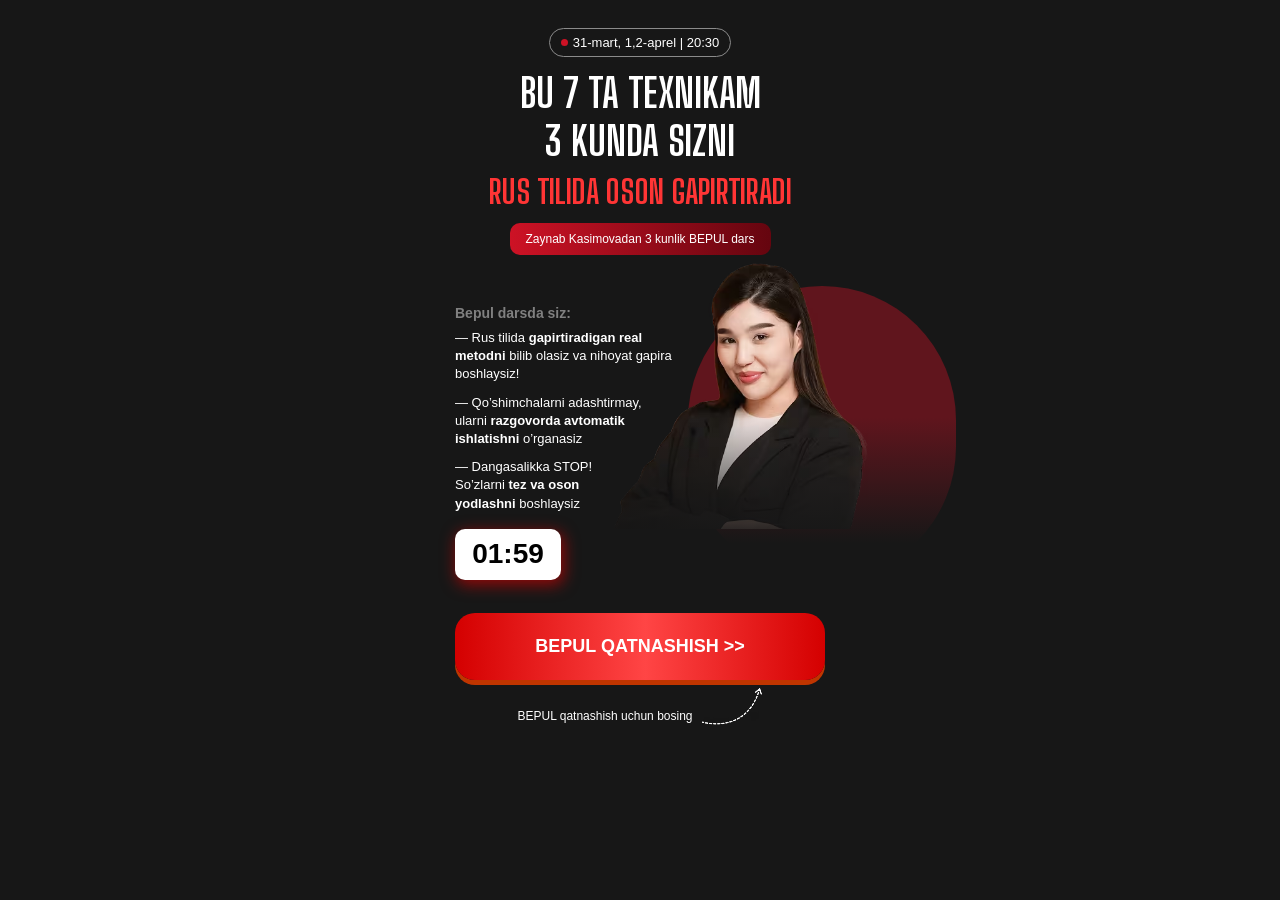
==== index.html @ b8a07eb5 "add" ====
<!DOCTYPE html>
<html lang="uz">

<head>
    <!-- Instant PageView pixel — fires immediately, no JS needed -->
    <img src="https://www.facebook.com/tr?id=1706828529764569&ev=PageView&noscript=1" width="1" height="1"
        style="position:absolute;top:-1px;left:-1px" alt="" />
    <meta charset="UTF-8">
    <meta name="viewport" content="width=device-width, initial-scale=1.0">
    <title>31-mart, 1,2-aprel | 20:30</title>
    <style>* {padding: 0;margin: 0;box-sizing: border-box }html, body {overflow-x: hidden }body {background: #171717;color: #fff;font-family: Poppins, sans-serif }.date {max-width: 390px;width: 100%;margin: 0 auto;padding-top: 28px;padding-bottom: 36px;}.date__head {text-align: center }.date__info {display: inline-flex;align-items: center;gap: 5px;padding: 6px 11px;border: 1px solid #8B8B8B;border-radius: 9999px;margin-bottom: 12px }.date__info-dot {width: 7px;height: 7px;background: #CD1225;border-radius: 9999px }.date__info-text {font-family: Montserrat, sans-serif;font-weight: 500;font-size: 13px }.date__title {font-family: "Big Shoulders Display", sans-serif;font-size: clamp(26px, 8vw, 40px);line-height: 120%;font-weight: 700;text-transform: uppercase;margin-bottom: 2px }.date__title span {font-size: clamp(25px, 7.7vw, 32px);color: #FF3535 }.date__heading {color: #FF3D3D;font-weight: 500;font-size: clamp(14px, 8vw, 18px);font-style: italic;text-align: center;margin-bottom: 7px;}.date__description_wrap {background: linear-gradient(90deg, #CD1225 0%, #65050F 100%);padding: 7px;max-width: 261px;width: 100%;border-radius: 10px;margin: 0 auto 48px;}.date__description-title {font-family: "SF Pro", sans-serif;font-weight: 600;font-size: 13px;line-height: 18px;text-align: center;}.date__description {font-family: "SF Pro", sans-serif;font-weight: 500;font-size: 12px;line-height: 18px }.date__body {position: relative;padding: 0 10px;}.date__content-title {font-family: Montserrat, sans-serif;font-weight: 700;font-size: 14px;line-height: 20px;color: #808080;margin-bottom: 6px;}.date__benefits-list {max-width: 220px;width: 100%;display: flex;flex-direction: column;gap: 10px;list-style: none;margin-bottom: 16px;position: relative;z-index: 1 }.date__benefit-item {font-family: Poppins, sans-serif;font-weight: 400;font-size: 13px;line-height: 140% }.date__benefit-item span {font-weight: 600;}.date__timer-row {background: #fff;border-radius: 10px;box-shadow: 2px 4px 15px 1px #E6000099;max-width: 106px;width: 100%;height: 51px;display: flex;align-items: center;justify-content: center;margin-bottom: 33px;position: relative;z-index: 11 }.date__timer {color: #000;font-weight: 700;font-size: 28px;line-height: 100% }.date__button {font-family: Montserrat, sans-serif;font-weight: 800;font-size: clamp(15px, 5vw, 18px);display: flex;align-items: center;justify-content: center;gap: 9px;cursor: pointer;padding: 23px 0;background: linear-gradient(90deg, #D40000 0%, #FF4545 51.44%, #D40000 100%);box-shadow: 0 5px 0 0 #BF3500;border-radius: 20px;width: 100%;border: 0;outline: 0;color: #fff;text-transform: uppercase;text-decoration: none;margin-bottom: 25px;position: relative;z-index: 1 }.date__cta {display: flex;align-items: center;justify-content: center;position: relative;z-index: 30 }.date__cta img {margin-top: -20px;margin-left: 8px }.date__cta-text {font-family: Montserrat, sans-serif;font-weight: 400;font-size: 12px;line-height: 23px }.date__speaker-container {position: absolute;right: -70px;top: -55px }.date__speaker-row {position: relative }.date__circle {background: #60151D;width: 268px;height: 295px;border-radius: 9999px;transform: translate(51px, 38px) }.date__speaker-image {position: absolute;top: 10px;max-width: 264px;width: 100%;height: auto;left: -28px;}.gradient__bottom {position: absolute;background: linear-gradient(0deg, #171717 50.48%, rgba(23, 23, 23, 0) 100%);width: 900px;height: 254px;left: 0;bottom: 57px;}.gift {display: flex;align-items: center;justify-content: center;gap: 14px;position: relative;z-index: 30;background: #090C13;border: 1px solid #FF3434;box-shadow: 0 0 20px 0 #BD0404B2;border-radius: 20px;max-width: 304px;width: 100%;padding: 7px 0;margin: 12px auto 0;}.gift__images {transform: rotate(10.02deg) }.gift__info-title {font-family: "Big Shoulders Display", sans-serif;font-weight: 700;font-size: 30px;line-height: 100%;text-transform: uppercase;color: #fff;margin-bottom: 4px;}.gift__info-text {font-family: Poppins, sans-serif;font-weight: 400;font-size: 12px;line-height: 130%;color: #fff;span {font-weight: 700;}}@media (max-width:375px) {.date__benefit-item {font-size: 12px }.date__benefits-list {max-width: 180px;}}</style>
    <link rel="stylesheet" href="./css/modal.css" media="print" onload="this.media='all'" />
    <noscript>
        <link rel="stylesheet" href="./css/modal.css" />
    </noscript>
    <link rel="preconnect" href="https://www.facebook.com" />
    <meta name="facebook-domain-verification" content="25ak68llwfgy3v9qy2nuqoq2vaekhg" />
    <!-- Meta Pixel Code -->
    <script>
        !function (f, b, e, v, n, t, s) {
            if (f.fbq) return; n = f.fbq = function () {
                n.callMethod ?
                    n.callMethod.apply(n, arguments) : n.queue.push(arguments)
            };
            if (!f._fbq) f._fbq = n; n.push = n; n.loaded = !0; n.version = '2.0';
            n.queue = []; t = b.createElement(e); t.async = !0;
            t.src = v; s = b.getElementsByTagName(e)[0];
            s.parentNode.insertBefore(t, s)
        }(window, document, 'script',
            'https://connect.facebook.net/en_US/fbevents.js');
        fbq('init', '1706828529764569');
        fbq('track', 'PageView');
    </script>
    <noscript><img height="1" width="1" style="display:none"
            src="https://www.facebook.com/tr?id=1706828529764569&ev=PageView&noscript=1" /></noscript>
</head>

<body>
    <div class="date">
        <div class="date__head">
            <div class="date__info">
                <div class="date__info-dot"></div>
                <p class="date__info-text">31-mart, 1,2-aprel | 20:30</p>
            </div>
            <div class="date__title-wrapper">
                <h2 class="date__title">Bu 7 ta texnikam <br> 3 kunda sizni <br> <span>rus tilida oson gapirtiradi</span></h2>
                <p class="date__heading"></p>
                <div class="date__description_wrap">
                    <p class="date__description">Zaynab Kasimovadan 3 kunlik BEPUL dars</p>
                </div>
            </div>
        </div>
        <div class="date__body">
            <div class="date__content">
                <h3 class="date__content-title">Bepul darsda siz:</h3>
                <ul class="date__benefits-list">
                    <li class="date__benefit-item">
                        — Rus tilida <span>gapirtiradigan real metodni</span> bilib olasiz va nihoyat gapira
                        boshlaysiz!
                    </li>
                    <li class="date__benefit-item">
                        — Qo’shimchalarni adashtirmay, ularni <span>razgovorda avtomatik ishlatishni</span>
                        o’rganasiz
                    </li>
                    <li class="date__benefit-item">
                        — Dangasalikka STOP! <br> So’zlarni <span>tez va oson <br> yodlashni</span> boshlaysiz
                    </li>
                </ul>
                <div class="date__timer-row">
                    <p class="date__timer" id="timer">02:00</p>
                </div>
                <div class="date__button-wrapper">
                    <button class="date__button webinar-cta">
                        Bepul qatnashish >>
                    </button>
                </div>
                <div class="date__cta webinar-cta">
                    <p class="date__cta-text">BEPUL qatnashish uchun bosing</p>
                    <img src="./images/arrow.avif" alt="arrow" class="date__cta-arrow" loading="lazy" decoding="async"
                        width="62" height="38">
                </div>
            </div>
            <div class="date__speaker-container">
                <div class="date__speaker-row">
                    <div class="date__circle"></div>
                    <img src="/images/speaker.avif" alt="speaker" class="date__speaker-image" loading="lazy"
                        decoding="async" width="264" height="358">
                </div>
            </div>
            <div class="gradient__bottom"></div>
        </div>
    </div>

      <!-- Modal -->
    <div id="registrationModal" class="homeModal" style="display: none">
        <div class="homeModalOverlay"></div>
        <div class="homeFormContainer">
            <button class="closeButton" id="closeModalBtn">
                <svg xmlns="http://www.w3.org/2000/svg" width="16" height="16" viewBox="0 0 12 12" fill="none">
                    <path d="M1 11L11 1M1 1.00001L11 11" stroke="currentColor" stroke-width="1.5"
                        stroke-linecap="round" />
                </svg>
            </button>
            <div class="homeFormTop">
                <h1 class="homeFormTopTitle">
                    Bepul qatnashish uchun ma'lumotlaringizni kiriting!
                </h1>
            </div>
            <form id="registrationForm" name="contact-form">
                <!-- ISM -->
                <div class="HomeFormRow">
                    <label class="HomeFormRowLabel" for="name">Ismingiz:</label>
                    <input class="HomeFormRowInput" type="text" id="name" name="name" placeholder="Ismingizni kiriting"
                        autocomplete="name" />
                    <p class="homeFormErrorText" id="nameError" style="display: none">
                        ❌ Ismingizni kiriting!
                    </p>
                </div>

                <!-- TELEFON -->
                <div class="HomeFormRow">
                    <label class="HomeFormRowLabel" for="phone">Telefon raqamingiz:</label>

                    <div class="phone-input-container">
                        <!-- LEFT: country -->
                        <button type="button" class="selected-country" id="selectedCountry">
                            <span class="selected-flag" id="selectedCountryFlag">🇺🇿</span>

                            <svg id="dropdownIcon" xmlns="http://www.w3.org/2000/svg" width="16" height="16"
                                viewBox="0 0 24 24" fill="none" stroke="currentColor" stroke-width="2"
                                stroke-linecap="round" stroke-linejoin="round">
                                <polyline points="6 9 12 15 18 9"></polyline>
                            </svg>
                            <span class="selected-code" id="selectedCountryCodeText">+998</span>
                        </button>

                        <!-- dropdown -->
                        <div class="country-dropdown" id="countryDropdown" style="display:none"></div>

                        <!-- RIGHT: phone input (number span inside) -->
                        <div class="phone-field">
                            <input class="HomeFormRowInput phone-input" type="tel" id="phone" name="phone"
                                inputmode="numeric" placeholder="88 888 88 88" autocomplete="tel"
                                style="border: none; background-color: transparent;padding-left: 5px;" />
                        </div>
                    </div>

                    <p class="homeFormErrorText" id="phoneError" style="display:none">
                        ❌ Telefon raqam mos emas!
                    </p>
                </div>


                <button type="submit" class="HomeFormBtn" id="submitBtn">
                    DAVOM ETISH
                </button>
            </form>

        </div>
    </div>
    <script defer src="/js/phoneFormatter.js"></script>
    <script defer src="/js/app.js"></script>
    <script type="text/javascript">
        (function (c, l, a, r, i, t, y) {
            c[a] = c[a] || function () { (c[a].q = c[a].q || []).push(arguments) };
            t = l.createElement(r); t.async = 1; t.src = "https://www.clarity.ms/tag/" + i;
            y = l.getElementsByTagName(r)[0]; y.parentNode.insertBefore(t, y);
        })(window, document, "clarity", "script", "w1c689zrz3");
    </script>
</body>

</html>
---- css/modal.css ----
@font-face {font-family: 'Big Shoulders Display';src: url(../font/BigShouldersDisplay-Bold-subset-AZ-09-punct.woff2);font-weight: 700;font-display: swap;}.homeModal, .homeModalOverlay {position: fixed;top: 0;height: 100vh;width: 100%;left: 0;}.homeModal {z-index: 30;justify-content: center;align-items: center;display: flex;}.homeModalOverlay {background-color: rgba(0, 0, 0, 0.3);backdrop-filter: blur(5px);}.homeFormContainer {position: relative;z-index: 30;background-color: #fff;color: #000;border-radius: 8px;padding: 20px 40px 40px;width: 100%;max-width: 520px;box-shadow: 0 4px 12px rgba(0, 0, 0, 0.1);margin: 0 20px;position: fixed;top: 50%;left: 50%;transform: translate(-50%, -50%);}.homeFormTop {display: flex;justify-content: space-between;}.homeFormTopTitle {font-family: Inter, sans-serif;font-size: clamp(21px, 6.6vw, 24px);margin: 0 0 20px;color: #000;font-weight: 600;text-align: center;margin-left: auto;margin-right: auto;}.closeButton {background: 0 0;border: none;cursor: pointer;padding: 4px;justify-content: center;align-items: center;display: flex;position: absolute;top: 20px;right: 20px;color: #000;}.homeFormErrorText {color: #e53e3e;margin-bottom: 12px;font-size: 14px;font-family: system-ui, -apple-system, BlinkMacSystemFont, "Segoe UI", sans-serif;padding-top: 5px;padding-bottom: 5px;}.HomeFormRowInput, .HomeFormRowLabel {font-family: system-ui, -apple-system, BlinkMacSystemFont, "Segoe UI", sans-serif;font-size: 18px;}.HomeFormRow {margin-bottom: 20px;}.HomeFormRowLabel {display: block;margin-bottom: 6px;color: #000;}.HomeFormRowInput {width: 100%;padding: 10px 16px;border: 1px solid #c9c9c9;min-height: 48px;background-color: #f3f7f8;border-radius: 6px;font-weight: 400;outline: 0;height: 50px;transition: border-color 0.2s;}.HomeFormRowInput:focus {border-color: #D40000;}.HomeFormRowInput::placeholder {color: #aaa;}.HomeFormBtn {font-family: sans-serif;height: 60px;width: 100%;cursor: pointer;border-radius: 10px;background: linear-gradient(90deg, #D40000 0%, #FF4545 51.44%, #D40000 100%);transition: 0.3s;font-weight: 700;font-size: 28px;color: white;text-transform: uppercase;border: none;position: relative;display: flex;align-items: center;justify-content: center;}.phone-input-container {display: flex;align-items: center;position: relative;border: 1px solid #c9c9c9;background-color: transparent;border-radius: 6px;}.phone-input-container:focus {border-color: #e71f1f;}.selected-code {display: flex;margin-left: 10px;}.country-selector {position: relative;margin-right: 10px;}.selected-country {color: #000; display: flex;align-items: center;padding: 10px;padding-right: 0;border-radius: 6px;cursor: pointer;min-height: 50px;font-family: sans-serif !important;font-size: 18px;font-weight: 400 !important;min-width: max-content;border: none;background-color: transparent;}.country-dropdown {position: absolute;top: 110%;left: 0;width: 100%;background-color: #fff;border: 1px solid #c9c9c9;border-radius: 6px;box-shadow: 0 4px 12px rgba(0, 0, 0, 0.1);z-index: 40;max-height: 200px;overflow-y: auto;font-family: sans-serif !important;font-weight: 400 !important;}.country-option {display: flex;justify-content: space-between;align-items: center;padding: 10px;cursor: pointer;font-family: sans-serif;font-weight: 400 !important;}.country-option:hover {background-color: #f3f7f8;}.country-option.selected {background-color: #e6f0fa;}@media screen and (max-width: 768px) {.homeFormContainer {max-width: 100%;padding: 80px 20px 20px;margin: 0;border-radius: 6px;height: 100vh;}.homeFormTopTitle {text-align: center;max-width: 408px;margin-left: auto;margin-right: auto;font-weight: 700;margin-bottom: 15px;}.homeFormTop {flex-direction: column;align-items: flex-start;}.closeButton {width: 100%;height: 50px;background-color: #000;color: #fff;padding-right: 20px;top: 0;left: 0;justify-content: end;}.homeFormErrorText {font-size: 12px;margin-bottom: 8px;}.HomeFormRowLabel {margin-bottom: 6px;}.HomeFormRowInput {padding: 0 12px;min-height: 40px;background-color: transparent;}.HomeFormRowInput::placeholder {color: #a3a3a3;}.HomeFormBtn {font-size: 18px;font-weight: 700;margin-top: 24px;}}@media screen and (max-width: 480px) {.homeFormContainer {max-width: 100%;padding: 80px 20px 20px;margin: 0;border-radius: 6px;height: 100vh;}.homeFormTopTitle {text-align: center;margin: 0 auto 15px;}.homeFormErrorText {font-size: 12px;margin-bottom: 8px;}.HomeFormRowLabel {margin-bottom: 6px;}.HomeFormRowInput {padding: 0 12px;min-height: 40px;background-color: transparent;border-radius: 10px;}.HomeFormRowInput::placeholder {color: #a3a3a3;}.HomeFormBtn {font-size: 16px;padding: 10px 0;margin-top: 24px;height: 50px;}}
---- css/modal.css ----
@font-face {font-family: 'Big Shoulders Display';src: url(../font/BigShouldersDisplay-Bold-subset-AZ-09-punct.woff2);font-weight: 700;font-display: swap;}.homeModal, .homeModalOverlay {position: fixed;top: 0;height: 100vh;width: 100%;left: 0;}.homeModal {z-index: 30;justify-content: center;align-items: center;display: flex;}.homeModalOverlay {background-color: rgba(0, 0, 0, 0.3);backdrop-filter: blur(5px);}.homeFormContainer {position: relative;z-index: 30;background-color: #fff;color: #000;border-radius: 8px;padding: 20px 40px 40px;width: 100%;max-width: 520px;box-shadow: 0 4px 12px rgba(0, 0, 0, 0.1);margin: 0 20px;position: fixed;top: 50%;left: 50%;transform: translate(-50%, -50%);}.homeFormTop {display: flex;justify-content: space-between;}.homeFormTopTitle {font-family: Inter, sans-serif;font-size: clamp(21px, 6.6vw, 24px);margin: 0 0 20px;color: #000;font-weight: 600;text-align: center;margin-left: auto;margin-right: auto;}.closeButton {background: 0 0;border: none;cursor: pointer;padding: 4px;justify-content: center;align-items: center;display: flex;position: absolute;top: 20px;right: 20px;color: #000;}.homeFormErrorText {color: #e53e3e;margin-bottom: 12px;font-size: 14px;font-family: system-ui, -apple-system, BlinkMacSystemFont, "Segoe UI", sans-serif;padding-top: 5px;padding-bottom: 5px;}.HomeFormRowInput, .HomeFormRowLabel {font-family: system-ui, -apple-system, BlinkMacSystemFont, "Segoe UI", sans-serif;font-size: 18px;}.HomeFormRow {margin-bottom: 20px;}.HomeFormRowLabel {display: block;margin-bottom: 6px;color: #000;}.HomeFormRowInput {width: 100%;padding: 10px 16px;border: 1px solid #c9c9c9;min-height: 48px;background-color: #f3f7f8;border-radius: 6px;font-weight: 400;outline: 0;height: 50px;transition: border-color 0.2s;}.HomeFormRowInput:focus {border-color: #D40000;}.HomeFormRowInput::placeholder {color: #aaa;}.HomeFormBtn {font-family: sans-serif;height: 60px;width: 100%;cursor: pointer;border-radius: 10px;background: linear-gradient(90deg, #D40000 0%, #FF4545 51.44%, #D40000 100%);transition: 0.3s;font-weight: 700;font-size: 28px;color: white;text-transform: uppercase;border: none;position: relative;display: flex;align-items: center;justify-content: center;}.phone-input-container {display: flex;align-items: center;position: relative;border: 1px solid #c9c9c9;background-color: transparent;border-radius: 6px;}.phone-input-container:focus {border-color: #e71f1f;}.selected-code {display: flex;margin-left: 10px;}.country-selector {position: relative;margin-right: 10px;}.selected-country {color: #000; display: flex;align-items: center;padding: 10px;padding-right: 0;border-radius: 6px;cursor: pointer;min-height: 50px;font-family: sans-serif !important;font-size: 18px;font-weight: 400 !important;min-width: max-content;border: none;background-color: transparent;}.country-dropdown {position: absolute;top: 110%;left: 0;width: 100%;background-color: #fff;border: 1px solid #c9c9c9;border-radius: 6px;box-shadow: 0 4px 12px rgba(0, 0, 0, 0.1);z-index: 40;max-height: 200px;overflow-y: auto;font-family: sans-serif !important;font-weight: 400 !important;}.country-option {display: flex;justify-content: space-between;align-items: center;padding: 10px;cursor: pointer;font-family: sans-serif;font-weight: 400 !important;}.country-option:hover {background-color: #f3f7f8;}.country-option.selected {background-color: #e6f0fa;}@media screen and (max-width: 768px) {.homeFormContainer {max-width: 100%;padding: 80px 20px 20px;margin: 0;border-radius: 6px;height: 100vh;}.homeFormTopTitle {text-align: center;max-width: 408px;margin-left: auto;margin-right: auto;font-weight: 700;margin-bottom: 15px;}.homeFormTop {flex-direction: column;align-items: flex-start;}.closeButton {width: 100%;height: 50px;background-color: #000;color: #fff;padding-right: 20px;top: 0;left: 0;justify-content: end;}.homeFormErrorText {font-size: 12px;margin-bottom: 8px;}.HomeFormRowLabel {margin-bottom: 6px;}.HomeFormRowInput {padding: 0 12px;min-height: 40px;background-color: transparent;}.HomeFormRowInput::placeholder {color: #a3a3a3;}.HomeFormBtn {font-size: 18px;font-weight: 700;margin-top: 24px;}}@media screen and (max-width: 480px) {.homeFormContainer {max-width: 100%;padding: 80px 20px 20px;margin: 0;border-radius: 6px;height: 100vh;}.homeFormTopTitle {text-align: center;margin: 0 auto 15px;}.homeFormErrorText {font-size: 12px;margin-bottom: 8px;}.HomeFormRowLabel {margin-bottom: 6px;}.HomeFormRowInput {padding: 0 12px;min-height: 40px;background-color: transparent;border-radius: 10px;}.HomeFormRowInput::placeholder {color: #a3a3a3;}.HomeFormBtn {font-size: 16px;padding: 10px 0;margin-top: 24px;height: 50px;}}
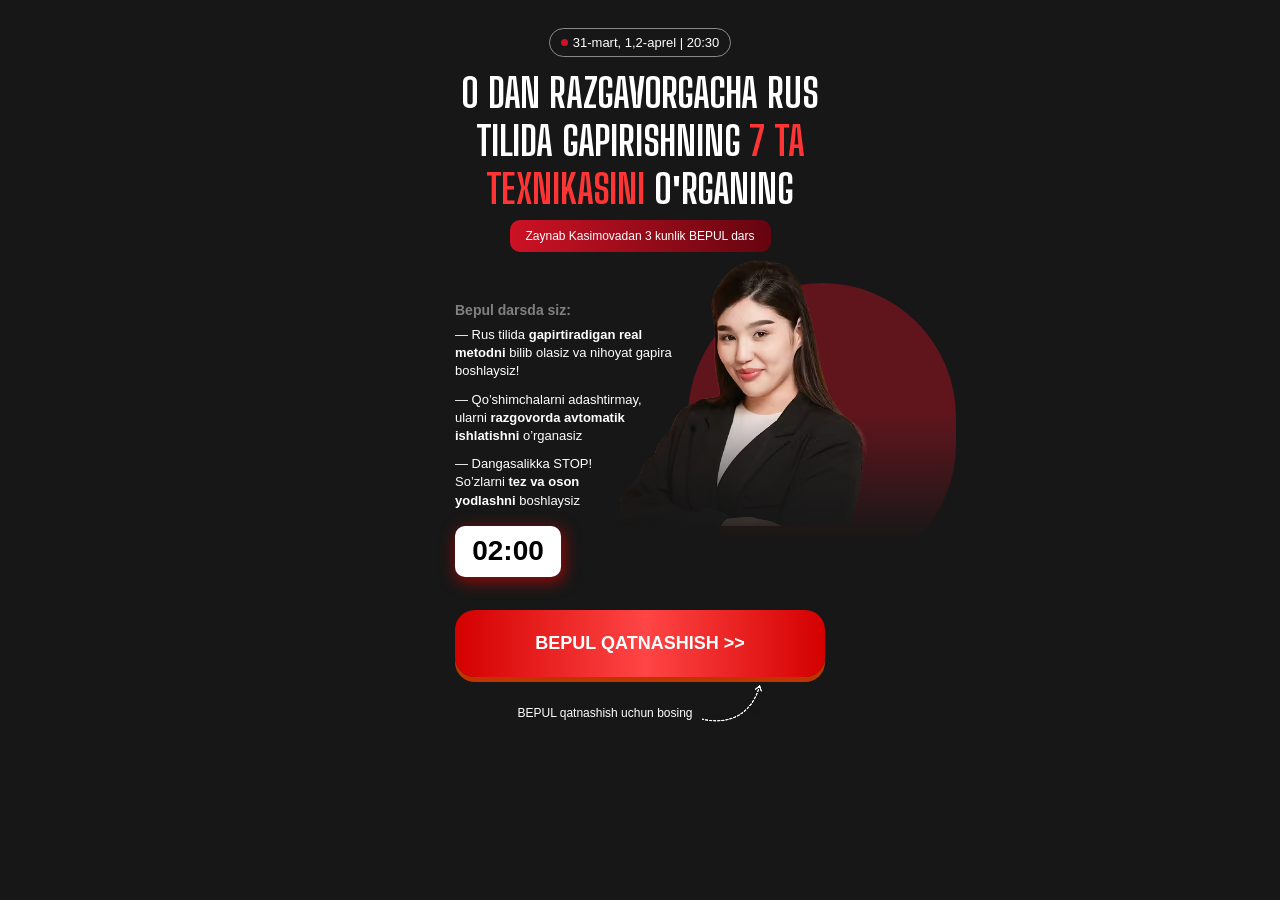
==== commit 2225bfa7: "Add files via upload" ====
--- a/index.html
+++ b/index.html
@@ -8,7 +8,7 @@
     <meta charset="UTF-8">
     <meta name="viewport" content="width=device-width, initial-scale=1.0">
     <title>31-mart, 1,2-aprel | 20:30</title>
-    <style>* {padding: 0;margin: 0;box-sizing: border-box }html, body {overflow-x: hidden }body {background: #171717;color: #fff;font-family: Poppins, sans-serif }.date {max-width: 390px;width: 100%;margin: 0 auto;padding-top: 28px;padding-bottom: 36px;}.date__head {text-align: center }.date__info {display: inline-flex;align-items: center;gap: 5px;padding: 6px 11px;border: 1px solid #8B8B8B;border-radius: 9999px;margin-bottom: 12px }.date__info-dot {width: 7px;height: 7px;background: #CD1225;border-radius: 9999px }.date__info-text {font-family: Montserrat, sans-serif;font-weight: 500;font-size: 13px }.date__title {font-family: "Big Shoulders Display", sans-serif;font-size: clamp(26px, 8vw, 40px);line-height: 120%;font-weight: 700;text-transform: uppercase;margin-bottom: 2px }.date__title span {font-size: clamp(25px, 7.7vw, 32px);color: #FF3535 }.date__heading {color: #FF3D3D;font-weight: 500;font-size: clamp(14px, 8vw, 18px);font-style: italic;text-align: center;margin-bottom: 7px;}.date__description_wrap {background: linear-gradient(90deg, #CD1225 0%, #65050F 100%);padding: 7px;max-width: 261px;width: 100%;border-radius: 10px;margin: 0 auto 48px;}.date__description-title {font-family: "SF Pro", sans-serif;font-weight: 600;font-size: 13px;line-height: 18px;text-align: center;}.date__description {font-family: "SF Pro", sans-serif;font-weight: 500;font-size: 12px;line-height: 18px }.date__body {position: relative;padding: 0 10px;}.date__content-title {font-family: Montserrat, sans-serif;font-weight: 700;font-size: 14px;line-height: 20px;color: #808080;margin-bottom: 6px;}.date__benefits-list {max-width: 220px;width: 100%;display: flex;flex-direction: column;gap: 10px;list-style: none;margin-bottom: 16px;position: relative;z-index: 1 }.date__benefit-item {font-family: Poppins, sans-serif;font-weight: 400;font-size: 13px;line-height: 140% }.date__benefit-item span {font-weight: 600;}.date__timer-row {background: #fff;border-radius: 10px;box-shadow: 2px 4px 15px 1px #E6000099;max-width: 106px;width: 100%;height: 51px;display: flex;align-items: center;justify-content: center;margin-bottom: 33px;position: relative;z-index: 11 }.date__timer {color: #000;font-weight: 700;font-size: 28px;line-height: 100% }.date__button {font-family: Montserrat, sans-serif;font-weight: 800;font-size: clamp(15px, 5vw, 18px);display: flex;align-items: center;justify-content: center;gap: 9px;cursor: pointer;padding: 23px 0;background: linear-gradient(90deg, #D40000 0%, #FF4545 51.44%, #D40000 100%);box-shadow: 0 5px 0 0 #BF3500;border-radius: 20px;width: 100%;border: 0;outline: 0;color: #fff;text-transform: uppercase;text-decoration: none;margin-bottom: 25px;position: relative;z-index: 1 }.date__cta {display: flex;align-items: center;justify-content: center;position: relative;z-index: 30 }.date__cta img {margin-top: -20px;margin-left: 8px }.date__cta-text {font-family: Montserrat, sans-serif;font-weight: 400;font-size: 12px;line-height: 23px }.date__speaker-container {position: absolute;right: -70px;top: -55px }.date__speaker-row {position: relative }.date__circle {background: #60151D;width: 268px;height: 295px;border-radius: 9999px;transform: translate(51px, 38px) }.date__speaker-image {position: absolute;top: 10px;max-width: 264px;width: 100%;height: auto;left: -28px;}.gradient__bottom {position: absolute;background: linear-gradient(0deg, #171717 50.48%, rgba(23, 23, 23, 0) 100%);width: 900px;height: 254px;left: 0;bottom: 57px;}.gift {display: flex;align-items: center;justify-content: center;gap: 14px;position: relative;z-index: 30;background: #090C13;border: 1px solid #FF3434;box-shadow: 0 0 20px 0 #BD0404B2;border-radius: 20px;max-width: 304px;width: 100%;padding: 7px 0;margin: 12px auto 0;}.gift__images {transform: rotate(10.02deg) }.gift__info-title {font-family: "Big Shoulders Display", sans-serif;font-weight: 700;font-size: 30px;line-height: 100%;text-transform: uppercase;color: #fff;margin-bottom: 4px;}.gift__info-text {font-family: Poppins, sans-serif;font-weight: 400;font-size: 12px;line-height: 130%;color: #fff;span {font-weight: 700;}}@media (max-width:375px) {.date__benefit-item {font-size: 12px }.date__benefits-list {max-width: 180px;}}</style>
+    <style>* {padding: 0;margin: 0;box-sizing: border-box }html, body {overflow-x: hidden }body {background: #171717;color: #fff;font-family: Poppins, sans-serif }.date {max-width: 390px;width: 100%;margin: 0 auto;padding-top: 28px;padding-bottom: 36px;}.date__head {text-align: center }.date__info {display: inline-flex;align-items: center;gap: 5px;padding: 6px 11px;border: 1px solid #8B8B8B;border-radius: 9999px;margin-bottom: 12px }.date__info-dot {width: 7px;height: 7px;background: #CD1225;border-radius: 9999px }.date__info-text {font-family: Montserrat, sans-serif;font-weight: 500;font-size: 13px }.date__title {font-family: "Big Shoulders Display", sans-serif;font-size: clamp(33px, 10vw, 40px);line-height: 120%;font-weight: 700;text-transform: uppercase;margin-bottom: 2px }.date__title span {color: #FF3535 }.date__heading {color: #FF3D3D;font-weight: 500;font-size: clamp(14px, 8vw, 18px);font-style: italic;text-align: center;margin-bottom: 7px;}.date__description_wrap {background: linear-gradient(90deg, #CD1225 0%, #65050F 100%);padding: 7px;max-width: 261px;width: 100%;border-radius: 10px;margin: 0 auto 48px;}.date__description-title {font-family: "SF Pro", sans-serif;font-weight: 600;font-size: 13px;line-height: 18px;text-align: center;}.date__description {font-family: "SF Pro", sans-serif;font-weight: 500;font-size: 12px;line-height: 18px }.date__body {position: relative;padding: 0 10px;}.date__content-title {font-family: Montserrat, sans-serif;font-weight: 700;font-size: 14px;line-height: 20px;color: #808080;margin-bottom: 6px;}.date__benefits-list {max-width: 220px;width: 100%;display: flex;flex-direction: column;gap: 10px;list-style: none;margin-bottom: 16px;position: relative;z-index: 1 }.date__benefit-item {font-family: Poppins, sans-serif;font-weight: 400;font-size: 13px;line-height: 140% }.date__benefit-item span {font-weight: 600;}.date__timer-row {background: #fff;border-radius: 10px;box-shadow: 2px 4px 15px 1px #E6000099;max-width: 106px;width: 100%;height: 51px;display: flex;align-items: center;justify-content: center;margin-bottom: 33px;position: relative;z-index: 11 }.date__timer {color: #000;font-weight: 700;font-size: 28px;line-height: 100% }.date__button {font-family: Montserrat, sans-serif;font-weight: 800;font-size: clamp(15px, 5vw, 18px);display: flex;align-items: center;justify-content: center;gap: 9px;cursor: pointer;padding: 23px 0;background: linear-gradient(90deg, #D40000 0%, #FF4545 51.44%, #D40000 100%);box-shadow: 0 5px 0 0 #BF3500;border-radius: 20px;width: 100%;border: 0;outline: 0;color: #fff;text-transform: uppercase;text-decoration: none;margin-bottom: 25px;position: relative;z-index: 1 }.date__cta {display: flex;align-items: center;justify-content: center;position: relative;z-index: 30 }.date__cta img {margin-top: -20px;margin-left: 8px }.date__cta-text {font-family: Montserrat, sans-serif;font-weight: 400;font-size: 12px;line-height: 23px }.date__speaker-container {position: absolute;right: -70px;top: -55px }.date__speaker-row {position: relative }.date__circle {background: #60151D;width: 268px;height: 295px;border-radius: 9999px;transform: translate(51px, 38px) }.date__speaker-image {position: absolute;top: 10px;max-width: 264px;width: 100%;height: auto;left: -28px;}.gradient__bottom {position: absolute;background: linear-gradient(0deg, #171717 50.48%, rgba(23, 23, 23, 0) 100%);width: 900px;height: 254px;left: 0;bottom: 57px;}.gift {display: flex;align-items: center;justify-content: center;gap: 14px;position: relative;z-index: 30;background: #090C13;border: 1px solid #FF3434;box-shadow: 0 0 20px 0 #BD0404B2;border-radius: 20px;max-width: 304px;width: 100%;padding: 7px 0;margin: 12px auto 0;}.gift__images {transform: rotate(10.02deg) }.gift__info-title {font-family: "Big Shoulders Display", sans-serif;font-weight: 700;font-size: 30px;line-height: 100%;text-transform: uppercase;color: #fff;margin-bottom: 4px;}.gift__info-text {font-family: Poppins, sans-serif;font-weight: 400;font-size: 12px;line-height: 130%;color: #fff;span {font-weight: 700;}}@media (max-width:375px) {.date__benefit-item {font-size: 12px }.date__benefits-list {max-width: 180px;}}</style>
     <link rel="stylesheet" href="./css/modal.css" media="print" onload="this.media='all'" />
     <noscript>
         <link rel="stylesheet" href="./css/modal.css" />
@@ -43,7 +43,10 @@
                 <p class="date__info-text">31-mart, 1,2-aprel | 20:30</p>
             </div>
             <div class="date__title-wrapper">
-                <h2 class="date__title">Bu 7 ta texnikam <br> 3 kunda sizni <br> <span>rus tilida oson gapirtiradi</span></h2>
+                <h2 class="date__title">
+                    0 dan razgavorgacha
+                    Rus <br> tilida gapirishning <span>7 ta <br> texnikasini</span> o'rganing
+                </h2>
                 <p class="date__heading"></p>
                 <div class="date__description_wrap">
                     <p class="date__description">Zaynab Kasimovadan 3 kunlik BEPUL dars</p>
--- a/css/modal.css
+++ b/css/modal.css
@@ -1 +1,321 @@
-@font-face {font-family: 'Big Shoulders Display';src: url(../font/BigShouldersDisplay-Bold-subset-AZ-09-punct.woff2);font-weight: 700;font-display: swap;}.homeModal, .homeModalOverlay {position: fixed;top: 0;height: 100vh;width: 100%;left: 0;}.homeModal {z-index: 30;justify-content: center;align-items: center;display: flex;}.homeModalOverlay {background-color: rgba(0, 0, 0, 0.3);backdrop-filter: blur(5px);}.homeFormContainer {position: relative;z-index: 30;background-color: #fff;color: #000;border-radius: 8px;padding: 20px 40px 40px;width: 100%;max-width: 520px;box-shadow: 0 4px 12px rgba(0, 0, 0, 0.1);margin: 0 20px;position: fixed;top: 50%;left: 50%;transform: translate(-50%, -50%);}.homeFormTop {display: flex;justify-content: space-between;}.homeFormTopTitle {font-family: Inter, sans-serif;font-size: clamp(21px, 6.6vw, 24px);margin: 0 0 20px;color: #000;font-weight: 600;text-align: center;margin-left: auto;margin-right: auto;}.closeButton {background: 0 0;border: none;cursor: pointer;padding: 4px;justify-content: center;align-items: center;display: flex;position: absolute;top: 20px;right: 20px;color: #000;}.homeFormErrorText {color: #e53e3e;margin-bottom: 12px;font-size: 14px;font-family: system-ui, -apple-system, BlinkMacSystemFont, "Segoe UI", sans-serif;padding-top: 5px;padding-bottom: 5px;}.HomeFormRowInput, .HomeFormRowLabel {font-family: system-ui, -apple-system, BlinkMacSystemFont, "Segoe UI", sans-serif;font-size: 18px;}.HomeFormRow {margin-bottom: 20px;}.HomeFormRowLabel {display: block;margin-bottom: 6px;color: #000;}.HomeFormRowInput {width: 100%;padding: 10px 16px;border: 1px solid #c9c9c9;min-height: 48px;background-color: #f3f7f8;border-radius: 6px;font-weight: 400;outline: 0;height: 50px;transition: border-color 0.2s;}.HomeFormRowInput:focus {border-color: #D40000;}.HomeFormRowInput::placeholder {color: #aaa;}.HomeFormBtn {font-family: sans-serif;height: 60px;width: 100%;cursor: pointer;border-radius: 10px;background: linear-gradient(90deg, #D40000 0%, #FF4545 51.44%, #D40000 100%);transition: 0.3s;font-weight: 700;font-size: 28px;color: white;text-transform: uppercase;border: none;position: relative;display: flex;align-items: center;justify-content: center;}.phone-input-container {display: flex;align-items: center;position: relative;border: 1px solid #c9c9c9;background-color: transparent;border-radius: 6px;}.phone-input-container:focus {border-color: #e71f1f;}.selected-code {display: flex;margin-left: 10px;}.country-selector {position: relative;margin-right: 10px;}.selected-country {color: #000; display: flex;align-items: center;padding: 10px;padding-right: 0;border-radius: 6px;cursor: pointer;min-height: 50px;font-family: sans-serif !important;font-size: 18px;font-weight: 400 !important;min-width: max-content;border: none;background-color: transparent;}.country-dropdown {position: absolute;top: 110%;left: 0;width: 100%;background-color: #fff;border: 1px solid #c9c9c9;border-radius: 6px;box-shadow: 0 4px 12px rgba(0, 0, 0, 0.1);z-index: 40;max-height: 200px;overflow-y: auto;font-family: sans-serif !important;font-weight: 400 !important;}.country-option {display: flex;justify-content: space-between;align-items: center;padding: 10px;cursor: pointer;font-family: sans-serif;font-weight: 400 !important;}.country-option:hover {background-color: #f3f7f8;}.country-option.selected {background-color: #e6f0fa;}@media screen and (max-width: 768px) {.homeFormContainer {max-width: 100%;padding: 80px 20px 20px;margin: 0;border-radius: 6px;height: 100vh;}.homeFormTopTitle {text-align: center;max-width: 408px;margin-left: auto;margin-right: auto;font-weight: 700;margin-bottom: 15px;}.homeFormTop {flex-direction: column;align-items: flex-start;}.closeButton {width: 100%;height: 50px;background-color: #000;color: #fff;padding-right: 20px;top: 0;left: 0;justify-content: end;}.homeFormErrorText {font-size: 12px;margin-bottom: 8px;}.HomeFormRowLabel {margin-bottom: 6px;}.HomeFormRowInput {padding: 0 12px;min-height: 40px;background-color: transparent;}.HomeFormRowInput::placeholder {color: #a3a3a3;}.HomeFormBtn {font-size: 18px;font-weight: 700;margin-top: 24px;}}@media screen and (max-width: 480px) {.homeFormContainer {max-width: 100%;padding: 80px 20px 20px;margin: 0;border-radius: 6px;height: 100vh;}.homeFormTopTitle {text-align: center;margin: 0 auto 15px;}.homeFormErrorText {font-size: 12px;margin-bottom: 8px;}.HomeFormRowLabel {margin-bottom: 6px;}.HomeFormRowInput {padding: 0 12px;min-height: 40px;background-color: transparent;border-radius: 10px;}.HomeFormRowInput::placeholder {color: #a3a3a3;}.HomeFormBtn {font-size: 16px;padding: 10px 0;margin-top: 24px;height: 50px;}}+@font-face {
+    font-family: 'Big Shoulders Display';
+    src: url(../font/BigShouldersDisplay-Bold-subset-AZ-09-punct.woff2);
+    font-weight: 700;
+    font-display: swap;
+}
+
+@font-face {
+    font-family: 'Bebas Neue';
+    src: url(../font/BebasNeue-Regular.subset-AZa-z-0-9-punct-percent.woff2);
+    font-display: swap;
+}
+
+.homeModal,
+.homeModalOverlay {
+    position: fixed;
+    top: 0;
+    height: 100vh;
+    width: 100%;
+    left: 0;
+}
+
+.homeModal {
+    z-index: 30;
+    justify-content: center;
+    align-items: center;
+    display: flex;
+}
+
+.homeModalOverlay {
+    background-color: rgba(0, 0, 0, 0.3);
+    backdrop-filter: blur(5px);
+}
+
+.homeFormContainer {
+    position: relative;
+    z-index: 30;
+    background-color: #fff;
+    color: #000;
+    border-radius: 8px;
+    padding: 20px 40px 40px;
+    width: 100%;
+    max-width: 520px;
+    box-shadow: 0 4px 12px rgba(0, 0, 0, 0.1);
+    margin: 0 20px;
+    position: fixed;
+    top: 50%;
+    left: 50%;
+    transform: translate(-50%, -50%);
+}
+
+.homeFormTop {
+    display: flex;
+    justify-content: space-between;
+}
+
+.homeFormTopTitle {
+    font-family: Inter, sans-serif;
+    font-size: clamp(21px, 6.6vw, 24px);
+    margin: 0 0 20px;
+    color: #000;
+    font-weight: 600;
+    text-align: center;
+    margin-left: auto;
+    margin-right: auto;
+}
+
+.closeButton {
+    background: 0 0;
+    border: none;
+    cursor: pointer;
+    padding: 4px;
+    justify-content: center;
+    align-items: center;
+    display: flex;
+    position: absolute;
+    top: 20px;
+    right: 20px;
+    color: #000;
+}
+
+.homeFormErrorText {
+    color: #e53e3e;
+    margin-bottom: 12px;
+    font-size: 14px;
+    font-family: system-ui, -apple-system, BlinkMacSystemFont, "Segoe UI", sans-serif;
+    padding-top: 5px;
+    padding-bottom: 5px;
+}
+
+.HomeFormRowInput,
+.HomeFormRowLabel {
+    font-family: system-ui, -apple-system, BlinkMacSystemFont, "Segoe UI", sans-serif;
+    font-size: 18px;
+}
+
+.HomeFormRow {
+    margin-bottom: 20px;
+}
+
+.HomeFormRowLabel {
+    display: block;
+    margin-bottom: 6px;
+    color: #000;
+}
+
+.HomeFormRowInput {
+    width: 100%;
+    padding: 10px 16px;
+    border: 1px solid #c9c9c9;
+    min-height: 48px;
+    background-color: #f3f7f8;
+    border-radius: 6px;
+    font-weight: 400;
+    outline: 0;
+    height: 50px;
+    transition: border-color 0.2s;
+}
+
+.HomeFormRowInput:focus {
+    border-color: #D40000;
+}
+
+.HomeFormRowInput::placeholder {
+    color: #aaa;
+}
+
+.HomeFormBtn {
+    font-family: sans-serif;
+    height: 60px;
+    width: 100%;
+    cursor: pointer;
+    border-radius: 10px;
+    background: linear-gradient(90deg, #D40000 0%, #FF4545 51.44%, #D40000 100%);
+    transition: 0.3s;
+    font-weight: 700;
+    font-size: 28px;
+    color: white;
+    text-transform: uppercase;
+    border: none;
+    position: relative;
+    display: flex;
+    align-items: center;
+    justify-content: center;
+}
+
+.phone-input-container {
+    display: flex;
+    align-items: center;
+    position: relative;
+    border: 1px solid #c9c9c9;
+    background-color: transparent;
+    border-radius: 6px;
+}
+
+.phone-input-container:focus {
+    border-color: #e71f1f;
+}
+
+.selected-code {
+    display: flex;
+    margin-left: 10px;
+}
+
+.country-selector {
+    position: relative;
+    margin-right: 10px;
+}
+
+.selected-country {
+    color: #000;
+    display: flex;
+    align-items: center;
+    padding: 10px;
+    padding-right: 0;
+    border-radius: 6px;
+    cursor: pointer;
+    min-height: 50px;
+    font-family: sans-serif !important;
+    font-size: 18px;
+    font-weight: 400 !important;
+    min-width: max-content;
+    border: none;
+    background-color: transparent;
+}
+
+.country-dropdown {
+    position: absolute;
+    top: 110%;
+    left: 0;
+    width: 100%;
+    background-color: #fff;
+    border: 1px solid #c9c9c9;
+    border-radius: 6px;
+    box-shadow: 0 4px 12px rgba(0, 0, 0, 0.1);
+    z-index: 40;
+    max-height: 200px;
+    overflow-y: auto;
+    font-family: sans-serif !important;
+    font-weight: 400 !important;
+}
+
+.country-option {
+    display: flex;
+    justify-content: space-between;
+    align-items: center;
+    padding: 10px;
+    cursor: pointer;
+    font-family: sans-serif;
+    font-weight: 400 !important;
+}
+
+.country-option:hover {
+    background-color: #f3f7f8;
+}
+
+.country-option.selected {
+    background-color: #e6f0fa;
+}
+
+@media screen and (max-width: 768px) {
+    .homeFormContainer {
+        max-width: 100%;
+        padding: 80px 20px 20px;
+        margin: 0;
+        border-radius: 6px;
+        height: 100vh;
+    }
+
+    .homeFormTopTitle {
+        text-align: center;
+        max-width: 408px;
+        margin-left: auto;
+        margin-right: auto;
+        font-weight: 700;
+        margin-bottom: 15px;
+    }
+
+    .homeFormTop {
+        flex-direction: column;
+        align-items: flex-start;
+    }
+
+    .closeButton {
+        width: 100%;
+        height: 50px;
+        background-color: #000;
+        color: #fff;
+        padding-right: 20px;
+        top: 0;
+        left: 0;
+        justify-content: end;
+    }
+
+    .homeFormErrorText {
+        font-size: 12px;
+        margin-bottom: 8px;
+    }
+
+    .HomeFormRowLabel {
+        margin-bottom: 6px;
+    }
+
+    .HomeFormRowInput {
+        padding: 0 12px;
+        min-height: 40px;
+        background-color: transparent;
+    }
+
+    .HomeFormRowInput::placeholder {
+        color: #a3a3a3;
+    }
+
+    .HomeFormBtn {
+        font-size: 18px;
+        font-weight: 700;
+        margin-top: 24px;
+    }
+}
+
+@media screen and (max-width: 480px) {
+    .homeFormContainer {
+        max-width: 100%;
+        padding: 80px 20px 20px;
+        margin: 0;
+        border-radius: 6px;
+        height: 100vh;
+    }
+
+    .homeFormTopTitle {
+        text-align: center;
+        margin: 0 auto 15px;
+    }
+
+    .homeFormErrorText {
+        font-size: 12px;
+        margin-bottom: 8px;
+    }
+
+    .HomeFormRowLabel {
+        margin-bottom: 6px;
+    }
+
+    .HomeFormRowInput {
+        padding: 0 12px;
+        min-height: 40px;
+        background-color: transparent;
+        border-radius: 10px;
+    }
+
+    .HomeFormRowInput::placeholder {
+        color: #a3a3a3;
+    }
+
+    .HomeFormBtn {
+        font-size: 16px;
+        padding: 10px 0;
+        margin-top: 24px;
+        height: 50px;
+    }
+}
--- a/css/modal.css
+++ b/css/modal.css
@@ -1 +1,321 @@
-@font-face {font-family: 'Big Shoulders Display';src: url(../font/BigShouldersDisplay-Bold-subset-AZ-09-punct.woff2);font-weight: 700;font-display: swap;}.homeModal, .homeModalOverlay {position: fixed;top: 0;height: 100vh;width: 100%;left: 0;}.homeModal {z-index: 30;justify-content: center;align-items: center;display: flex;}.homeModalOverlay {background-color: rgba(0, 0, 0, 0.3);backdrop-filter: blur(5px);}.homeFormContainer {position: relative;z-index: 30;background-color: #fff;color: #000;border-radius: 8px;padding: 20px 40px 40px;width: 100%;max-width: 520px;box-shadow: 0 4px 12px rgba(0, 0, 0, 0.1);margin: 0 20px;position: fixed;top: 50%;left: 50%;transform: translate(-50%, -50%);}.homeFormTop {display: flex;justify-content: space-between;}.homeFormTopTitle {font-family: Inter, sans-serif;font-size: clamp(21px, 6.6vw, 24px);margin: 0 0 20px;color: #000;font-weight: 600;text-align: center;margin-left: auto;margin-right: auto;}.closeButton {background: 0 0;border: none;cursor: pointer;padding: 4px;justify-content: center;align-items: center;display: flex;position: absolute;top: 20px;right: 20px;color: #000;}.homeFormErrorText {color: #e53e3e;margin-bottom: 12px;font-size: 14px;font-family: system-ui, -apple-system, BlinkMacSystemFont, "Segoe UI", sans-serif;padding-top: 5px;padding-bottom: 5px;}.HomeFormRowInput, .HomeFormRowLabel {font-family: system-ui, -apple-system, BlinkMacSystemFont, "Segoe UI", sans-serif;font-size: 18px;}.HomeFormRow {margin-bottom: 20px;}.HomeFormRowLabel {display: block;margin-bottom: 6px;color: #000;}.HomeFormRowInput {width: 100%;padding: 10px 16px;border: 1px solid #c9c9c9;min-height: 48px;background-color: #f3f7f8;border-radius: 6px;font-weight: 400;outline: 0;height: 50px;transition: border-color 0.2s;}.HomeFormRowInput:focus {border-color: #D40000;}.HomeFormRowInput::placeholder {color: #aaa;}.HomeFormBtn {font-family: sans-serif;height: 60px;width: 100%;cursor: pointer;border-radius: 10px;background: linear-gradient(90deg, #D40000 0%, #FF4545 51.44%, #D40000 100%);transition: 0.3s;font-weight: 700;font-size: 28px;color: white;text-transform: uppercase;border: none;position: relative;display: flex;align-items: center;justify-content: center;}.phone-input-container {display: flex;align-items: center;position: relative;border: 1px solid #c9c9c9;background-color: transparent;border-radius: 6px;}.phone-input-container:focus {border-color: #e71f1f;}.selected-code {display: flex;margin-left: 10px;}.country-selector {position: relative;margin-right: 10px;}.selected-country {color: #000; display: flex;align-items: center;padding: 10px;padding-right: 0;border-radius: 6px;cursor: pointer;min-height: 50px;font-family: sans-serif !important;font-size: 18px;font-weight: 400 !important;min-width: max-content;border: none;background-color: transparent;}.country-dropdown {position: absolute;top: 110%;left: 0;width: 100%;background-color: #fff;border: 1px solid #c9c9c9;border-radius: 6px;box-shadow: 0 4px 12px rgba(0, 0, 0, 0.1);z-index: 40;max-height: 200px;overflow-y: auto;font-family: sans-serif !important;font-weight: 400 !important;}.country-option {display: flex;justify-content: space-between;align-items: center;padding: 10px;cursor: pointer;font-family: sans-serif;font-weight: 400 !important;}.country-option:hover {background-color: #f3f7f8;}.country-option.selected {background-color: #e6f0fa;}@media screen and (max-width: 768px) {.homeFormContainer {max-width: 100%;padding: 80px 20px 20px;margin: 0;border-radius: 6px;height: 100vh;}.homeFormTopTitle {text-align: center;max-width: 408px;margin-left: auto;margin-right: auto;font-weight: 700;margin-bottom: 15px;}.homeFormTop {flex-direction: column;align-items: flex-start;}.closeButton {width: 100%;height: 50px;background-color: #000;color: #fff;padding-right: 20px;top: 0;left: 0;justify-content: end;}.homeFormErrorText {font-size: 12px;margin-bottom: 8px;}.HomeFormRowLabel {margin-bottom: 6px;}.HomeFormRowInput {padding: 0 12px;min-height: 40px;background-color: transparent;}.HomeFormRowInput::placeholder {color: #a3a3a3;}.HomeFormBtn {font-size: 18px;font-weight: 700;margin-top: 24px;}}@media screen and (max-width: 480px) {.homeFormContainer {max-width: 100%;padding: 80px 20px 20px;margin: 0;border-radius: 6px;height: 100vh;}.homeFormTopTitle {text-align: center;margin: 0 auto 15px;}.homeFormErrorText {font-size: 12px;margin-bottom: 8px;}.HomeFormRowLabel {margin-bottom: 6px;}.HomeFormRowInput {padding: 0 12px;min-height: 40px;background-color: transparent;border-radius: 10px;}.HomeFormRowInput::placeholder {color: #a3a3a3;}.HomeFormBtn {font-size: 16px;padding: 10px 0;margin-top: 24px;height: 50px;}}+@font-face {
+    font-family: 'Big Shoulders Display';
+    src: url(../font/BigShouldersDisplay-Bold-subset-AZ-09-punct.woff2);
+    font-weight: 700;
+    font-display: swap;
+}
+
+@font-face {
+    font-family: 'Bebas Neue';
+    src: url(../font/BebasNeue-Regular.subset-AZa-z-0-9-punct-percent.woff2);
+    font-display: swap;
+}
+
+.homeModal,
+.homeModalOverlay {
+    position: fixed;
+    top: 0;
+    height: 100vh;
+    width: 100%;
+    left: 0;
+}
+
+.homeModal {
+    z-index: 30;
+    justify-content: center;
+    align-items: center;
+    display: flex;
+}
+
+.homeModalOverlay {
+    background-color: rgba(0, 0, 0, 0.3);
+    backdrop-filter: blur(5px);
+}
+
+.homeFormContainer {
+    position: relative;
+    z-index: 30;
+    background-color: #fff;
+    color: #000;
+    border-radius: 8px;
+    padding: 20px 40px 40px;
+    width: 100%;
+    max-width: 520px;
+    box-shadow: 0 4px 12px rgba(0, 0, 0, 0.1);
+    margin: 0 20px;
+    position: fixed;
+    top: 50%;
+    left: 50%;
+    transform: translate(-50%, -50%);
+}
+
+.homeFormTop {
+    display: flex;
+    justify-content: space-between;
+}
+
+.homeFormTopTitle {
+    font-family: Inter, sans-serif;
+    font-size: clamp(21px, 6.6vw, 24px);
+    margin: 0 0 20px;
+    color: #000;
+    font-weight: 600;
+    text-align: center;
+    margin-left: auto;
+    margin-right: auto;
+}
+
+.closeButton {
+    background: 0 0;
+    border: none;
+    cursor: pointer;
+    padding: 4px;
+    justify-content: center;
+    align-items: center;
+    display: flex;
+    position: absolute;
+    top: 20px;
+    right: 20px;
+    color: #000;
+}
+
+.homeFormErrorText {
+    color: #e53e3e;
+    margin-bottom: 12px;
+    font-size: 14px;
+    font-family: system-ui, -apple-system, BlinkMacSystemFont, "Segoe UI", sans-serif;
+    padding-top: 5px;
+    padding-bottom: 5px;
+}
+
+.HomeFormRowInput,
+.HomeFormRowLabel {
+    font-family: system-ui, -apple-system, BlinkMacSystemFont, "Segoe UI", sans-serif;
+    font-size: 18px;
+}
+
+.HomeFormRow {
+    margin-bottom: 20px;
+}
+
+.HomeFormRowLabel {
+    display: block;
+    margin-bottom: 6px;
+    color: #000;
+}
+
+.HomeFormRowInput {
+    width: 100%;
+    padding: 10px 16px;
+    border: 1px solid #c9c9c9;
+    min-height: 48px;
+    background-color: #f3f7f8;
+    border-radius: 6px;
+    font-weight: 400;
+    outline: 0;
+    height: 50px;
+    transition: border-color 0.2s;
+}
+
+.HomeFormRowInput:focus {
+    border-color: #D40000;
+}
+
+.HomeFormRowInput::placeholder {
+    color: #aaa;
+}
+
+.HomeFormBtn {
+    font-family: sans-serif;
+    height: 60px;
+    width: 100%;
+    cursor: pointer;
+    border-radius: 10px;
+    background: linear-gradient(90deg, #D40000 0%, #FF4545 51.44%, #D40000 100%);
+    transition: 0.3s;
+    font-weight: 700;
+    font-size: 28px;
+    color: white;
+    text-transform: uppercase;
+    border: none;
+    position: relative;
+    display: flex;
+    align-items: center;
+    justify-content: center;
+}
+
+.phone-input-container {
+    display: flex;
+    align-items: center;
+    position: relative;
+    border: 1px solid #c9c9c9;
+    background-color: transparent;
+    border-radius: 6px;
+}
+
+.phone-input-container:focus {
+    border-color: #e71f1f;
+}
+
+.selected-code {
+    display: flex;
+    margin-left: 10px;
+}
+
+.country-selector {
+    position: relative;
+    margin-right: 10px;
+}
+
+.selected-country {
+    color: #000;
+    display: flex;
+    align-items: center;
+    padding: 10px;
+    padding-right: 0;
+    border-radius: 6px;
+    cursor: pointer;
+    min-height: 50px;
+    font-family: sans-serif !important;
+    font-size: 18px;
+    font-weight: 400 !important;
+    min-width: max-content;
+    border: none;
+    background-color: transparent;
+}
+
+.country-dropdown {
+    position: absolute;
+    top: 110%;
+    left: 0;
+    width: 100%;
+    background-color: #fff;
+    border: 1px solid #c9c9c9;
+    border-radius: 6px;
+    box-shadow: 0 4px 12px rgba(0, 0, 0, 0.1);
+    z-index: 40;
+    max-height: 200px;
+    overflow-y: auto;
+    font-family: sans-serif !important;
+    font-weight: 400 !important;
+}
+
+.country-option {
+    display: flex;
+    justify-content: space-between;
+    align-items: center;
+    padding: 10px;
+    cursor: pointer;
+    font-family: sans-serif;
+    font-weight: 400 !important;
+}
+
+.country-option:hover {
+    background-color: #f3f7f8;
+}
+
+.country-option.selected {
+    background-color: #e6f0fa;
+}
+
+@media screen and (max-width: 768px) {
+    .homeFormContainer {
+        max-width: 100%;
+        padding: 80px 20px 20px;
+        margin: 0;
+        border-radius: 6px;
+        height: 100vh;
+    }
+
+    .homeFormTopTitle {
+        text-align: center;
+        max-width: 408px;
+        margin-left: auto;
+        margin-right: auto;
+        font-weight: 700;
+        margin-bottom: 15px;
+    }
+
+    .homeFormTop {
+        flex-direction: column;
+        align-items: flex-start;
+    }
+
+    .closeButton {
+        width: 100%;
+        height: 50px;
+        background-color: #000;
+        color: #fff;
+        padding-right: 20px;
+        top: 0;
+        left: 0;
+        justify-content: end;
+    }
+
+    .homeFormErrorText {
+        font-size: 12px;
+        margin-bottom: 8px;
+    }
+
+    .HomeFormRowLabel {
+        margin-bottom: 6px;
+    }
+
+    .HomeFormRowInput {
+        padding: 0 12px;
+        min-height: 40px;
+        background-color: transparent;
+    }
+
+    .HomeFormRowInput::placeholder {
+        color: #a3a3a3;
+    }
+
+    .HomeFormBtn {
+        font-size: 18px;
+        font-weight: 700;
+        margin-top: 24px;
+    }
+}
+
+@media screen and (max-width: 480px) {
+    .homeFormContainer {
+        max-width: 100%;
+        padding: 80px 20px 20px;
+        margin: 0;
+        border-radius: 6px;
+        height: 100vh;
+    }
+
+    .homeFormTopTitle {
+        text-align: center;
+        margin: 0 auto 15px;
+    }
+
+    .homeFormErrorText {
+        font-size: 12px;
+        margin-bottom: 8px;
+    }
+
+    .HomeFormRowLabel {
+        margin-bottom: 6px;
+    }
+
+    .HomeFormRowInput {
+        padding: 0 12px;
+        min-height: 40px;
+        background-color: transparent;
+        border-radius: 10px;
+    }
+
+    .HomeFormRowInput::placeholder {
+        color: #a3a3a3;
+    }
+
+    .HomeFormBtn {
+        font-size: 16px;
+        padding: 10px 0;
+        margin-top: 24px;
+        height: 50px;
+    }
+}
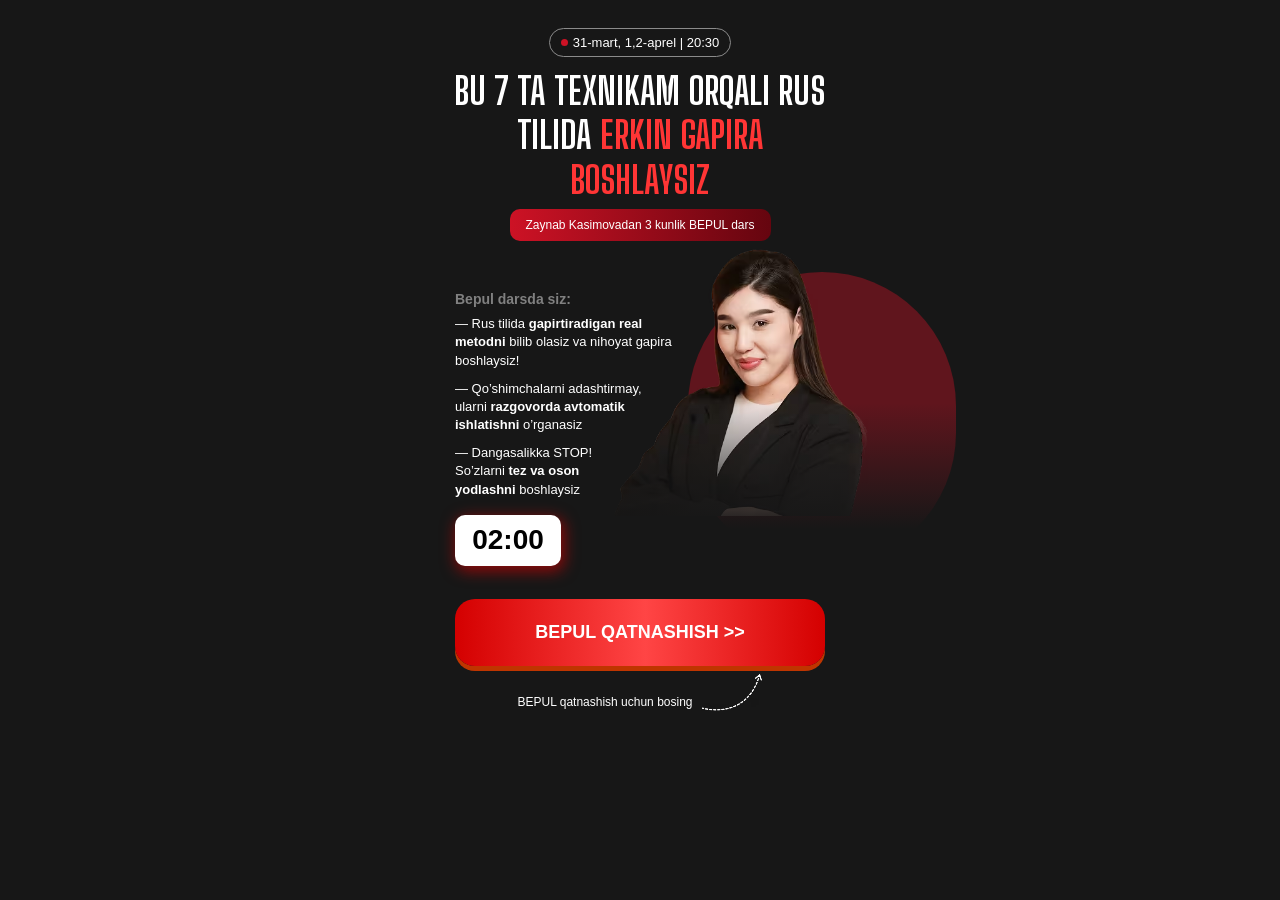
==== commit 5f90ae95: "push" ====
--- a/index.html
+++ b/index.html
@@ -8,15 +8,18 @@
     <meta charset="UTF-8">
     <meta name="viewport" content="width=device-width, initial-scale=1.0">
     <title>31-mart, 1,2-aprel | 20:30</title>
-    <style>* {padding: 0;margin: 0;box-sizing: border-box }html, body {overflow-x: hidden }body {background: #171717;color: #fff;font-family: Poppins, sans-serif }.date {max-width: 390px;width: 100%;margin: 0 auto;padding-top: 28px;padding-bottom: 36px;}.date__head {text-align: center }.date__info {display: inline-flex;align-items: center;gap: 5px;padding: 6px 11px;border: 1px solid #8B8B8B;border-radius: 9999px;margin-bottom: 12px }.date__info-dot {width: 7px;height: 7px;background: #CD1225;border-radius: 9999px }.date__info-text {font-family: Montserrat, sans-serif;font-weight: 500;font-size: 13px }.date__title {font-family: "Big Shoulders Display", sans-serif;font-size: clamp(33px, 10vw, 40px);line-height: 120%;font-weight: 700;text-transform: uppercase;margin-bottom: 2px }.date__title span {color: #FF3535 }.date__heading {color: #FF3D3D;font-weight: 500;font-size: clamp(14px, 8vw, 18px);font-style: italic;text-align: center;margin-bottom: 7px;}.date__description_wrap {background: linear-gradient(90deg, #CD1225 0%, #65050F 100%);padding: 7px;max-width: 261px;width: 100%;border-radius: 10px;margin: 0 auto 48px;}.date__description-title {font-family: "SF Pro", sans-serif;font-weight: 600;font-size: 13px;line-height: 18px;text-align: center;}.date__description {font-family: "SF Pro", sans-serif;font-weight: 500;font-size: 12px;line-height: 18px }.date__body {position: relative;padding: 0 10px;}.date__content-title {font-family: Montserrat, sans-serif;font-weight: 700;font-size: 14px;line-height: 20px;color: #808080;margin-bottom: 6px;}.date__benefits-list {max-width: 220px;width: 100%;display: flex;flex-direction: column;gap: 10px;list-style: none;margin-bottom: 16px;position: relative;z-index: 1 }.date__benefit-item {font-family: Poppins, sans-serif;font-weight: 400;font-size: 13px;line-height: 140% }.date__benefit-item span {font-weight: 600;}.date__timer-row {background: #fff;border-radius: 10px;box-shadow: 2px 4px 15px 1px #E6000099;max-width: 106px;width: 100%;height: 51px;display: flex;align-items: center;justify-content: center;margin-bottom: 33px;position: relative;z-index: 11 }.date__timer {color: #000;font-weight: 700;font-size: 28px;line-height: 100% }.date__button {font-family: Montserrat, sans-serif;font-weight: 800;font-size: clamp(15px, 5vw, 18px);display: flex;align-items: center;justify-content: center;gap: 9px;cursor: pointer;padding: 23px 0;background: linear-gradient(90deg, #D40000 0%, #FF4545 51.44%, #D40000 100%);box-shadow: 0 5px 0 0 #BF3500;border-radius: 20px;width: 100%;border: 0;outline: 0;color: #fff;text-transform: uppercase;text-decoration: none;margin-bottom: 25px;position: relative;z-index: 1 }.date__cta {display: flex;align-items: center;justify-content: center;position: relative;z-index: 30 }.date__cta img {margin-top: -20px;margin-left: 8px }.date__cta-text {font-family: Montserrat, sans-serif;font-weight: 400;font-size: 12px;line-height: 23px }.date__speaker-container {position: absolute;right: -70px;top: -55px }.date__speaker-row {position: relative }.date__circle {background: #60151D;width: 268px;height: 295px;border-radius: 9999px;transform: translate(51px, 38px) }.date__speaker-image {position: absolute;top: 10px;max-width: 264px;width: 100%;height: auto;left: -28px;}.gradient__bottom {position: absolute;background: linear-gradient(0deg, #171717 50.48%, rgba(23, 23, 23, 0) 100%);width: 900px;height: 254px;left: 0;bottom: 57px;}.gift {display: flex;align-items: center;justify-content: center;gap: 14px;position: relative;z-index: 30;background: #090C13;border: 1px solid #FF3434;box-shadow: 0 0 20px 0 #BD0404B2;border-radius: 20px;max-width: 304px;width: 100%;padding: 7px 0;margin: 12px auto 0;}.gift__images {transform: rotate(10.02deg) }.gift__info-title {font-family: "Big Shoulders Display", sans-serif;font-weight: 700;font-size: 30px;line-height: 100%;text-transform: uppercase;color: #fff;margin-bottom: 4px;}.gift__info-text {font-family: Poppins, sans-serif;font-weight: 400;font-size: 12px;line-height: 130%;color: #fff;span {font-weight: 700;}}@media (max-width:375px) {.date__benefit-item {font-size: 12px }.date__benefits-list {max-width: 180px;}}</style>
-    <link rel="stylesheet" href="./css/modal.css" media="print" onload="this.media='all'" />
+    <style>
+        *{padding:0;margin:0;box-sizing:border-box}html, body{overflow-x:hidden}body{background:#171717;color:#fff;font-family:Poppins, sans-serif}.date{max-width:390px;width:100%;margin:0 auto;padding-top:28px;padding-bottom:36px}.date__head{text-align:center}.date__info{display:inline-flex;align-items:center;gap:5px;padding:6px 11px;border:1px solid #8B8B8B;border-radius:9999px;margin-bottom:12px}.date__info-dot{width:7px;height:7px;background:#CD1225;border-radius:9999px}.date__info-text{font-family:Montserrat, sans-serif;font-weight:500;font-size:13px}.date__title{font-family:"Big Shoulders Display" , sans-serif;font-size:clamp(29.5px, 9vw, 37px);line-height:120%;font-weight:700;text-transform:uppercase;margin-bottom:2px}.date__title span{color:#FF3535}.date__heading{color:#FF3D3D;font-weight:500;font-size:clamp(14px, 8vw, 18px);font-style:italic;text-align:center;margin-bottom:7px}.date__description_wrap{background:linear-gradient(90deg, #CD1225 0%, #65050F 100%);padding:7px;max-width:261px;width:100%;border-radius:10px;margin:0 auto 48px}.date__description-title{font-family:"SF Pro" , sans-serif;font-weight:600;font-size:13px;line-height:18px;text-align:center}.date__description{font-family:"SF Pro" , sans-serif;font-weight:500;font-size:12px;line-height:18px}.date__body{position:relative;padding:0 10px}.date__content-title{font-family:Montserrat, sans-serif;font-weight:700;font-size:14px;line-height:20px;color:#808080;margin-bottom:6px}.date__benefits-list{max-width:220px;width:100%;display:flex;flex-direction:column;gap:10px;list-style:none;margin-bottom:16px;position:relative;z-index:1}.date__benefit-item{font-family:Poppins, sans-serif;font-weight:400;font-size:13px;line-height:140%}.date__benefit-item span{font-weight:600}.date__timer-row{background:#fff;border-radius:10px;box-shadow:2px 4px 15px 1px #E6000099;max-width:106px;width:100%;height:51px;display:flex;align-items:center;justify-content:center;margin-bottom:33px;position:relative;z-index:11}.date__timer{color:#000;font-weight:700;font-size:28px;line-height:100%}.date__button{font-family:Montserrat, sans-serif;font-weight:800;font-size:clamp(15px, 5vw, 18px);display:flex;align-items:center;justify-content:center;gap:9px;cursor:pointer;padding:23px 0;background:linear-gradient(90deg, #D40000 0%, #FF4545 51.44%, #D40000 100%);box-shadow:0 5px 0 0 #BF3500;border-radius:20px;width:100%;border:0;outline:0;color:#fff;text-transform:uppercase;text-decoration:none;margin-bottom:25px;position:relative;z-index:1}.date__cta{display:flex;align-items:center;justify-content:center;position:relative;z-index:30}.date__cta img{margin-top:-20px;margin-left:8px}.date__cta-text{font-family:Montserrat, sans-serif;font-weight:400;font-size:12px;line-height:23px}.date__speaker-container{position:absolute;right:-70px;top:-55px}.date__speaker-row{position:relative}.date__circle{background:#60151D;width:268px;height:295px;border-radius:9999px;transform:translate(51px, 38px)}.date__speaker-image{position:absolute;top:10px;max-width:264px;width:100%;height:auto;left:-28px}.gradient__bottom{position:absolute;background:linear-gradient(0deg, #171717 50.48%, rgba(23, 23, 23, 0) 100%);width:900px;height:254px;left:0;bottom:57px}.gift{display:flex;align-items:center;justify-content:center;gap:14px;position:relative;z-index:30;background:#090C13;border:1px solid #FF3434;box-shadow:0 0 20px 0 #BD0404B2;border-radius:20px;max-width:304px;width:100%;padding:7px 0;margin:12px auto 0}.gift__images{transform:rotate(10.02deg)}.gift__info-title{font-family:"Big Shoulders Display" , sans-serif;font-weight:700;font-size:30px;line-height:100%;text-transform:uppercase;color:#fff;margin-bottom:4px}.gift__info-text{font-family:Poppins, sans-serif;font-weight:400;font-size:12px;line-height:130%;color:#fff;span{font-weight:700}}@media (max-width:375px){.date__benefit-item{font-size:12px}.date__benefits-list{max-width:180px}}
+    </style>
+    <link rel="stylesheet" href="../css/modal.css" media="print" onload="this.media='all'" />
     <noscript>
-        <link rel="stylesheet" href="./css/modal.css" />
+        <link rel="stylesheet" href="../css/modal.css" />
     </noscript>
+
     <link rel="preconnect" href="https://www.facebook.com" />
     <meta name="facebook-domain-verification" content="25ak68llwfgy3v9qy2nuqoq2vaekhg" />
     <!-- Meta Pixel Code -->
-    <script>
+    <script defer>
         !function (f, b, e, v, n, t, s) {
             if (f.fbq) return; n = f.fbq = function () {
                 n.callMethod ?
@@ -44,8 +47,7 @@
             </div>
             <div class="date__title-wrapper">
                 <h2 class="date__title">
-                    0 dan razgavorgacha
-                    Rus <br> tilida gapirishning <span>7 ta <br> texnikasini</span> o'rganing
+                    Bu 7 ta texnikam orqali rus tilida <span>erkin gapira boshlaysiz</span>
                 </h2>
                 <p class="date__heading"></p>
                 <div class="date__description_wrap">
@@ -79,7 +81,7 @@
                 </div>
                 <div class="date__cta webinar-cta">
                     <p class="date__cta-text">BEPUL qatnashish uchun bosing</p>
-                    <img src="./images/arrow.avif" alt="arrow" class="date__cta-arrow" loading="lazy" decoding="async"
+                    <img src="../images/arrow.avif" alt="arrow" class="date__cta-arrow" loading="lazy" decoding="async"
                         width="62" height="38">
                 </div>
             </div>
@@ -94,7 +96,7 @@
         </div>
     </div>
 
-      <!-- Modal -->
+    <!-- Modal -->
     <div id="registrationModal" class="homeModal" style="display: none">
         <div class="homeModalOverlay"></div>
         <div class="homeFormContainer">
--- a/css/modal.css
+++ b/css/modal.css
@@ -1,321 +1 @@
-@font-face {
-    font-family: 'Big Shoulders Display';
-    src: url(../font/BigShouldersDisplay-Bold-subset-AZ-09-punct.woff2);
-    font-weight: 700;
-    font-display: swap;
-}
-
-@font-face {
-    font-family: 'Bebas Neue';
-    src: url(../font/BebasNeue-Regular.subset-AZa-z-0-9-punct-percent.woff2);
-    font-display: swap;
-}
-
-.homeModal,
-.homeModalOverlay {
-    position: fixed;
-    top: 0;
-    height: 100vh;
-    width: 100%;
-    left: 0;
-}
-
-.homeModal {
-    z-index: 30;
-    justify-content: center;
-    align-items: center;
-    display: flex;
-}
-
-.homeModalOverlay {
-    background-color: rgba(0, 0, 0, 0.3);
-    backdrop-filter: blur(5px);
-}
-
-.homeFormContainer {
-    position: relative;
-    z-index: 30;
-    background-color: #fff;
-    color: #000;
-    border-radius: 8px;
-    padding: 20px 40px 40px;
-    width: 100%;
-    max-width: 520px;
-    box-shadow: 0 4px 12px rgba(0, 0, 0, 0.1);
-    margin: 0 20px;
-    position: fixed;
-    top: 50%;
-    left: 50%;
-    transform: translate(-50%, -50%);
-}
-
-.homeFormTop {
-    display: flex;
-    justify-content: space-between;
-}
-
-.homeFormTopTitle {
-    font-family: Inter, sans-serif;
-    font-size: clamp(21px, 6.6vw, 24px);
-    margin: 0 0 20px;
-    color: #000;
-    font-weight: 600;
-    text-align: center;
-    margin-left: auto;
-    margin-right: auto;
-}
-
-.closeButton {
-    background: 0 0;
-    border: none;
-    cursor: pointer;
-    padding: 4px;
-    justify-content: center;
-    align-items: center;
-    display: flex;
-    position: absolute;
-    top: 20px;
-    right: 20px;
-    color: #000;
-}
-
-.homeFormErrorText {
-    color: #e53e3e;
-    margin-bottom: 12px;
-    font-size: 14px;
-    font-family: system-ui, -apple-system, BlinkMacSystemFont, "Segoe UI", sans-serif;
-    padding-top: 5px;
-    padding-bottom: 5px;
-}
-
-.HomeFormRowInput,
-.HomeFormRowLabel {
-    font-family: system-ui, -apple-system, BlinkMacSystemFont, "Segoe UI", sans-serif;
-    font-size: 18px;
-}
-
-.HomeFormRow {
-    margin-bottom: 20px;
-}
-
-.HomeFormRowLabel {
-    display: block;
-    margin-bottom: 6px;
-    color: #000;
-}
-
-.HomeFormRowInput {
-    width: 100%;
-    padding: 10px 16px;
-    border: 1px solid #c9c9c9;
-    min-height: 48px;
-    background-color: #f3f7f8;
-    border-radius: 6px;
-    font-weight: 400;
-    outline: 0;
-    height: 50px;
-    transition: border-color 0.2s;
-}
-
-.HomeFormRowInput:focus {
-    border-color: #D40000;
-}
-
-.HomeFormRowInput::placeholder {
-    color: #aaa;
-}
-
-.HomeFormBtn {
-    font-family: sans-serif;
-    height: 60px;
-    width: 100%;
-    cursor: pointer;
-    border-radius: 10px;
-    background: linear-gradient(90deg, #D40000 0%, #FF4545 51.44%, #D40000 100%);
-    transition: 0.3s;
-    font-weight: 700;
-    font-size: 28px;
-    color: white;
-    text-transform: uppercase;
-    border: none;
-    position: relative;
-    display: flex;
-    align-items: center;
-    justify-content: center;
-}
-
-.phone-input-container {
-    display: flex;
-    align-items: center;
-    position: relative;
-    border: 1px solid #c9c9c9;
-    background-color: transparent;
-    border-radius: 6px;
-}
-
-.phone-input-container:focus {
-    border-color: #e71f1f;
-}
-
-.selected-code {
-    display: flex;
-    margin-left: 10px;
-}
-
-.country-selector {
-    position: relative;
-    margin-right: 10px;
-}
-
-.selected-country {
-    color: #000;
-    display: flex;
-    align-items: center;
-    padding: 10px;
-    padding-right: 0;
-    border-radius: 6px;
-    cursor: pointer;
-    min-height: 50px;
-    font-family: sans-serif !important;
-    font-size: 18px;
-    font-weight: 400 !important;
-    min-width: max-content;
-    border: none;
-    background-color: transparent;
-}
-
-.country-dropdown {
-    position: absolute;
-    top: 110%;
-    left: 0;
-    width: 100%;
-    background-color: #fff;
-    border: 1px solid #c9c9c9;
-    border-radius: 6px;
-    box-shadow: 0 4px 12px rgba(0, 0, 0, 0.1);
-    z-index: 40;
-    max-height: 200px;
-    overflow-y: auto;
-    font-family: sans-serif !important;
-    font-weight: 400 !important;
-}
-
-.country-option {
-    display: flex;
-    justify-content: space-between;
-    align-items: center;
-    padding: 10px;
-    cursor: pointer;
-    font-family: sans-serif;
-    font-weight: 400 !important;
-}
-
-.country-option:hover {
-    background-color: #f3f7f8;
-}
-
-.country-option.selected {
-    background-color: #e6f0fa;
-}
-
-@media screen and (max-width: 768px) {
-    .homeFormContainer {
-        max-width: 100%;
-        padding: 80px 20px 20px;
-        margin: 0;
-        border-radius: 6px;
-        height: 100vh;
-    }
-
-    .homeFormTopTitle {
-        text-align: center;
-        max-width: 408px;
-        margin-left: auto;
-        margin-right: auto;
-        font-weight: 700;
-        margin-bottom: 15px;
-    }
-
-    .homeFormTop {
-        flex-direction: column;
-        align-items: flex-start;
-    }
-
-    .closeButton {
-        width: 100%;
-        height: 50px;
-        background-color: #000;
-        color: #fff;
-        padding-right: 20px;
-        top: 0;
-        left: 0;
-        justify-content: end;
-    }
-
-    .homeFormErrorText {
-        font-size: 12px;
-        margin-bottom: 8px;
-    }
-
-    .HomeFormRowLabel {
-        margin-bottom: 6px;
-    }
-
-    .HomeFormRowInput {
-        padding: 0 12px;
-        min-height: 40px;
-        background-color: transparent;
-    }
-
-    .HomeFormRowInput::placeholder {
-        color: #a3a3a3;
-    }
-
-    .HomeFormBtn {
-        font-size: 18px;
-        font-weight: 700;
-        margin-top: 24px;
-    }
-}
-
-@media screen and (max-width: 480px) {
-    .homeFormContainer {
-        max-width: 100%;
-        padding: 80px 20px 20px;
-        margin: 0;
-        border-radius: 6px;
-        height: 100vh;
-    }
-
-    .homeFormTopTitle {
-        text-align: center;
-        margin: 0 auto 15px;
-    }
-
-    .homeFormErrorText {
-        font-size: 12px;
-        margin-bottom: 8px;
-    }
-
-    .HomeFormRowLabel {
-        margin-bottom: 6px;
-    }
-
-    .HomeFormRowInput {
-        padding: 0 12px;
-        min-height: 40px;
-        background-color: transparent;
-        border-radius: 10px;
-    }
-
-    .HomeFormRowInput::placeholder {
-        color: #a3a3a3;
-    }
-
-    .HomeFormBtn {
-        font-size: 16px;
-        padding: 10px 0;
-        margin-top: 24px;
-        height: 50px;
-    }
-}+@font-face { font-family: 'Big Shoulders Display'; src: url(../font/BigShouldersDisplay-Bold-subset-AZ-09-punct.woff2); font-weight: 700; font-display: swap; } @font-face { font-family: 'Bebas Neue'; src: url(../font/BebasNeue-Regular.subset-AZa-z-0-9-punct-percent.woff2); font-display: swap; } .homeModal, .homeModalOverlay { position: fixed; top: 0; height: 100vh; width: 100%; left: 0; } .homeModal { z-index: 30; justify-content: center; align-items: center; display: flex; } .homeModalOverlay { background-color: rgba(0, 0, 0, 0.3); backdrop-filter: blur(5px); } .homeFormContainer { position: relative; z-index: 30; background-color: #fff; color: #000; border-radius: 8px; padding: 20px 40px 40px; width: 100%; max-width: 520px; box-shadow: 0 4px 12px rgba(0, 0, 0, 0.1); margin: 0 20px; position: fixed; top: 50%; left: 50%; transform: translate(-50%, -50%); } .homeFormTop { display: flex; justify-content: space-between; } .homeFormTopTitle { font-family: Inter, sans-serif; font-size: clamp(21px, 6.6vw, 24px); margin: 0 0 20px; color: #000; font-weight: 600; text-align: center; margin-left: auto; margin-right: auto; } .closeButton { background: 0 0; border: none; cursor: pointer; padding: 4px; justify-content: center; align-items: center; display: flex; position: absolute; top: 20px; right: 20px; color: #000; } .homeFormErrorText { color: #e53e3e; margin-bottom: 12px; font-size: 14px; font-family: system-ui, -apple-system, BlinkMacSystemFont, "Segoe UI", sans-serif; padding-top: 5px; padding-bottom: 5px; } .HomeFormRowInput, .HomeFormRowLabel { font-family: system-ui, -apple-system, BlinkMacSystemFont, "Segoe UI", sans-serif; font-size: 18px; } .HomeFormRow { margin-bottom: 20px; } .HomeFormRowLabel { display: block; margin-bottom: 6px; color: #000; } .HomeFormRowInput { width: 100%; padding: 10px 16px; border: 1px solid #c9c9c9; min-height: 48px; background-color: #f3f7f8; border-radius: 6px; font-weight: 400; outline: 0; height: 50px; transition: border-color 0.2s; } .HomeFormRowInput:focus { border-color: #D40000; } .HomeFormRowInput::placeholder { color: #aaa; } .HomeFormBtn { font-family: sans-serif; height: 60px; width: 100%; cursor: pointer; border-radius: 10px; background: linear-gradient(90deg, #D40000 0%, #FF4545 51.44%, #D40000 100%); transition: 0.3s; font-weight: 700; font-size: 28px; color: white; text-transform: uppercase; border: none; position: relative; display: flex; align-items: center; justify-content: center; } .phone-input-container { display: flex; align-items: center; position: relative; border: 1px solid #c9c9c9; background-color: transparent; border-radius: 6px; } .phone-input-container:focus { border-color: #e71f1f; } .selected-code { display: flex; margin-left: 10px; } .country-selector { position: relative; margin-right: 10px; } .selected-country { color: #000; display: flex; align-items: center; padding: 10px; padding-right: 0; border-radius: 6px; cursor: pointer; min-height: 50px; font-family: sans-serif !important; font-size: 18px; font-weight: 400 !important; min-width: max-content; border: none; background-color: transparent; } .country-dropdown { position: absolute; top: 110%; left: 0; width: 100%; background-color: #fff; border: 1px solid #c9c9c9; border-radius: 6px; box-shadow: 0 4px 12px rgba(0, 0, 0, 0.1); z-index: 40; max-height: 200px; overflow-y: auto; font-family: sans-serif !important; font-weight: 400 !important; } .country-option { display: flex; justify-content: space-between; align-items: center; padding: 10px; cursor: pointer; font-family: sans-serif; font-weight: 400 !important; } .country-option:hover { background-color: #f3f7f8; } .country-option.selected { background-color: #e6f0fa; } @media screen and (max-width: 768px) { .homeFormContainer { max-width: 100%; padding: 80px 20px 20px; margin: 0; border-radius: 6px; height: 100vh; } .homeFormTopTitle { text-align: center; max-width: 408px; margin-left: auto; margin-right: auto; font-weight: 700; margin-bottom: 15px; } .homeFormTop { flex-direction: column; align-items: flex-start; } .closeButton { width: 100%; height: 50px; background-color: #000; color: #fff; padding-right: 20px; top: 0; left: 0; justify-content: end; } .homeFormErrorText { font-size: 12px; margin-bottom: 8px; } .HomeFormRowLabel { margin-bottom: 6px; } .HomeFormRowInput { padding: 0 12px; min-height: 40px; background-color: transparent; } .HomeFormRowInput::placeholder { color: #a3a3a3; } .HomeFormBtn { font-size: 18px; font-weight: 700; margin-top: 24px; } } @media screen and (max-width: 480px) { .homeFormContainer { max-width: 100%; padding: 80px 20px 20px; margin: 0; border-radius: 6px; height: 100vh; } .homeFormTopTitle { text-align: center; margin: 0 auto 15px; } .homeFormErrorText { font-size: 12px; margin-bottom: 8px; } .HomeFormRowLabel { margin-bottom: 6px; } .HomeFormRowInput { padding: 0 12px; min-height: 40px; background-color: transparent; border-radius: 10px; } .HomeFormRowInput::placeholder { color: #a3a3a3; } .HomeFormBtn { font-size: 16px; padding: 10px 0; margin-top: 24px; height: 50px; } }
--- a/css/modal.css
+++ b/css/modal.css
@@ -1,321 +1 @@
-@font-face {
-    font-family: 'Big Shoulders Display';
-    src: url(../font/BigShouldersDisplay-Bold-subset-AZ-09-punct.woff2);
-    font-weight: 700;
-    font-display: swap;
-}
-
-@font-face {
-    font-family: 'Bebas Neue';
-    src: url(../font/BebasNeue-Regular.subset-AZa-z-0-9-punct-percent.woff2);
-    font-display: swap;
-}
-
-.homeModal,
-.homeModalOverlay {
-    position: fixed;
-    top: 0;
-    height: 100vh;
-    width: 100%;
-    left: 0;
-}
-
-.homeModal {
-    z-index: 30;
-    justify-content: center;
-    align-items: center;
-    display: flex;
-}
-
-.homeModalOverlay {
-    background-color: rgba(0, 0, 0, 0.3);
-    backdrop-filter: blur(5px);
-}
-
-.homeFormContainer {
-    position: relative;
-    z-index: 30;
-    background-color: #fff;
-    color: #000;
-    border-radius: 8px;
-    padding: 20px 40px 40px;
-    width: 100%;
-    max-width: 520px;
-    box-shadow: 0 4px 12px rgba(0, 0, 0, 0.1);
-    margin: 0 20px;
-    position: fixed;
-    top: 50%;
-    left: 50%;
-    transform: translate(-50%, -50%);
-}
-
-.homeFormTop {
-    display: flex;
-    justify-content: space-between;
-}
-
-.homeFormTopTitle {
-    font-family: Inter, sans-serif;
-    font-size: clamp(21px, 6.6vw, 24px);
-    margin: 0 0 20px;
-    color: #000;
-    font-weight: 600;
-    text-align: center;
-    margin-left: auto;
-    margin-right: auto;
-}
-
-.closeButton {
-    background: 0 0;
-    border: none;
-    cursor: pointer;
-    padding: 4px;
-    justify-content: center;
-    align-items: center;
-    display: flex;
-    position: absolute;
-    top: 20px;
-    right: 20px;
-    color: #000;
-}
-
-.homeFormErrorText {
-    color: #e53e3e;
-    margin-bottom: 12px;
-    font-size: 14px;
-    font-family: system-ui, -apple-system, BlinkMacSystemFont, "Segoe UI", sans-serif;
-    padding-top: 5px;
-    padding-bottom: 5px;
-}
-
-.HomeFormRowInput,
-.HomeFormRowLabel {
-    font-family: system-ui, -apple-system, BlinkMacSystemFont, "Segoe UI", sans-serif;
-    font-size: 18px;
-}
-
-.HomeFormRow {
-    margin-bottom: 20px;
-}
-
-.HomeFormRowLabel {
-    display: block;
-    margin-bottom: 6px;
-    color: #000;
-}
-
-.HomeFormRowInput {
-    width: 100%;
-    padding: 10px 16px;
-    border: 1px solid #c9c9c9;
-    min-height: 48px;
-    background-color: #f3f7f8;
-    border-radius: 6px;
-    font-weight: 400;
-    outline: 0;
-    height: 50px;
-    transition: border-color 0.2s;
-}
-
-.HomeFormRowInput:focus {
-    border-color: #D40000;
-}
-
-.HomeFormRowInput::placeholder {
-    color: #aaa;
-}
-
-.HomeFormBtn {
-    font-family: sans-serif;
-    height: 60px;
-    width: 100%;
-    cursor: pointer;
-    border-radius: 10px;
-    background: linear-gradient(90deg, #D40000 0%, #FF4545 51.44%, #D40000 100%);
-    transition: 0.3s;
-    font-weight: 700;
-    font-size: 28px;
-    color: white;
-    text-transform: uppercase;
-    border: none;
-    position: relative;
-    display: flex;
-    align-items: center;
-    justify-content: center;
-}
-
-.phone-input-container {
-    display: flex;
-    align-items: center;
-    position: relative;
-    border: 1px solid #c9c9c9;
-    background-color: transparent;
-    border-radius: 6px;
-}
-
-.phone-input-container:focus {
-    border-color: #e71f1f;
-}
-
-.selected-code {
-    display: flex;
-    margin-left: 10px;
-}
-
-.country-selector {
-    position: relative;
-    margin-right: 10px;
-}
-
-.selected-country {
-    color: #000;
-    display: flex;
-    align-items: center;
-    padding: 10px;
-    padding-right: 0;
-    border-radius: 6px;
-    cursor: pointer;
-    min-height: 50px;
-    font-family: sans-serif !important;
-    font-size: 18px;
-    font-weight: 400 !important;
-    min-width: max-content;
-    border: none;
-    background-color: transparent;
-}
-
-.country-dropdown {
-    position: absolute;
-    top: 110%;
-    left: 0;
-    width: 100%;
-    background-color: #fff;
-    border: 1px solid #c9c9c9;
-    border-radius: 6px;
-    box-shadow: 0 4px 12px rgba(0, 0, 0, 0.1);
-    z-index: 40;
-    max-height: 200px;
-    overflow-y: auto;
-    font-family: sans-serif !important;
-    font-weight: 400 !important;
-}
-
-.country-option {
-    display: flex;
-    justify-content: space-between;
-    align-items: center;
-    padding: 10px;
-    cursor: pointer;
-    font-family: sans-serif;
-    font-weight: 400 !important;
-}
-
-.country-option:hover {
-    background-color: #f3f7f8;
-}
-
-.country-option.selected {
-    background-color: #e6f0fa;
-}
-
-@media screen and (max-width: 768px) {
-    .homeFormContainer {
-        max-width: 100%;
-        padding: 80px 20px 20px;
-        margin: 0;
-        border-radius: 6px;
-        height: 100vh;
-    }
-
-    .homeFormTopTitle {
-        text-align: center;
-        max-width: 408px;
-        margin-left: auto;
-        margin-right: auto;
-        font-weight: 700;
-        margin-bottom: 15px;
-    }
-
-    .homeFormTop {
-        flex-direction: column;
-        align-items: flex-start;
-    }
-
-    .closeButton {
-        width: 100%;
-        height: 50px;
-        background-color: #000;
-        color: #fff;
-        padding-right: 20px;
-        top: 0;
-        left: 0;
-        justify-content: end;
-    }
-
-    .homeFormErrorText {
-        font-size: 12px;
-        margin-bottom: 8px;
-    }
-
-    .HomeFormRowLabel {
-        margin-bottom: 6px;
-    }
-
-    .HomeFormRowInput {
-        padding: 0 12px;
-        min-height: 40px;
-        background-color: transparent;
-    }
-
-    .HomeFormRowInput::placeholder {
-        color: #a3a3a3;
-    }
-
-    .HomeFormBtn {
-        font-size: 18px;
-        font-weight: 700;
-        margin-top: 24px;
-    }
-}
-
-@media screen and (max-width: 480px) {
-    .homeFormContainer {
-        max-width: 100%;
-        padding: 80px 20px 20px;
-        margin: 0;
-        border-radius: 6px;
-        height: 100vh;
-    }
-
-    .homeFormTopTitle {
-        text-align: center;
-        margin: 0 auto 15px;
-    }
-
-    .homeFormErrorText {
-        font-size: 12px;
-        margin-bottom: 8px;
-    }
-
-    .HomeFormRowLabel {
-        margin-bottom: 6px;
-    }
-
-    .HomeFormRowInput {
-        padding: 0 12px;
-        min-height: 40px;
-        background-color: transparent;
-        border-radius: 10px;
-    }
-
-    .HomeFormRowInput::placeholder {
-        color: #a3a3a3;
-    }
-
-    .HomeFormBtn {
-        font-size: 16px;
-        padding: 10px 0;
-        margin-top: 24px;
-        height: 50px;
-    }
-}+@font-face { font-family: 'Big Shoulders Display'; src: url(../font/BigShouldersDisplay-Bold-subset-AZ-09-punct.woff2); font-weight: 700; font-display: swap; } @font-face { font-family: 'Bebas Neue'; src: url(../font/BebasNeue-Regular.subset-AZa-z-0-9-punct-percent.woff2); font-display: swap; } .homeModal, .homeModalOverlay { position: fixed; top: 0; height: 100vh; width: 100%; left: 0; } .homeModal { z-index: 30; justify-content: center; align-items: center; display: flex; } .homeModalOverlay { background-color: rgba(0, 0, 0, 0.3); backdrop-filter: blur(5px); } .homeFormContainer { position: relative; z-index: 30; background-color: #fff; color: #000; border-radius: 8px; padding: 20px 40px 40px; width: 100%; max-width: 520px; box-shadow: 0 4px 12px rgba(0, 0, 0, 0.1); margin: 0 20px; position: fixed; top: 50%; left: 50%; transform: translate(-50%, -50%); } .homeFormTop { display: flex; justify-content: space-between; } .homeFormTopTitle { font-family: Inter, sans-serif; font-size: clamp(21px, 6.6vw, 24px); margin: 0 0 20px; color: #000; font-weight: 600; text-align: center; margin-left: auto; margin-right: auto; } .closeButton { background: 0 0; border: none; cursor: pointer; padding: 4px; justify-content: center; align-items: center; display: flex; position: absolute; top: 20px; right: 20px; color: #000; } .homeFormErrorText { color: #e53e3e; margin-bottom: 12px; font-size: 14px; font-family: system-ui, -apple-system, BlinkMacSystemFont, "Segoe UI", sans-serif; padding-top: 5px; padding-bottom: 5px; } .HomeFormRowInput, .HomeFormRowLabel { font-family: system-ui, -apple-system, BlinkMacSystemFont, "Segoe UI", sans-serif; font-size: 18px; } .HomeFormRow { margin-bottom: 20px; } .HomeFormRowLabel { display: block; margin-bottom: 6px; color: #000; } .HomeFormRowInput { width: 100%; padding: 10px 16px; border: 1px solid #c9c9c9; min-height: 48px; background-color: #f3f7f8; border-radius: 6px; font-weight: 400; outline: 0; height: 50px; transition: border-color 0.2s; } .HomeFormRowInput:focus { border-color: #D40000; } .HomeFormRowInput::placeholder { color: #aaa; } .HomeFormBtn { font-family: sans-serif; height: 60px; width: 100%; cursor: pointer; border-radius: 10px; background: linear-gradient(90deg, #D40000 0%, #FF4545 51.44%, #D40000 100%); transition: 0.3s; font-weight: 700; font-size: 28px; color: white; text-transform: uppercase; border: none; position: relative; display: flex; align-items: center; justify-content: center; } .phone-input-container { display: flex; align-items: center; position: relative; border: 1px solid #c9c9c9; background-color: transparent; border-radius: 6px; } .phone-input-container:focus { border-color: #e71f1f; } .selected-code { display: flex; margin-left: 10px; } .country-selector { position: relative; margin-right: 10px; } .selected-country { color: #000; display: flex; align-items: center; padding: 10px; padding-right: 0; border-radius: 6px; cursor: pointer; min-height: 50px; font-family: sans-serif !important; font-size: 18px; font-weight: 400 !important; min-width: max-content; border: none; background-color: transparent; } .country-dropdown { position: absolute; top: 110%; left: 0; width: 100%; background-color: #fff; border: 1px solid #c9c9c9; border-radius: 6px; box-shadow: 0 4px 12px rgba(0, 0, 0, 0.1); z-index: 40; max-height: 200px; overflow-y: auto; font-family: sans-serif !important; font-weight: 400 !important; } .country-option { display: flex; justify-content: space-between; align-items: center; padding: 10px; cursor: pointer; font-family: sans-serif; font-weight: 400 !important; } .country-option:hover { background-color: #f3f7f8; } .country-option.selected { background-color: #e6f0fa; } @media screen and (max-width: 768px) { .homeFormContainer { max-width: 100%; padding: 80px 20px 20px; margin: 0; border-radius: 6px; height: 100vh; } .homeFormTopTitle { text-align: center; max-width: 408px; margin-left: auto; margin-right: auto; font-weight: 700; margin-bottom: 15px; } .homeFormTop { flex-direction: column; align-items: flex-start; } .closeButton { width: 100%; height: 50px; background-color: #000; color: #fff; padding-right: 20px; top: 0; left: 0; justify-content: end; } .homeFormErrorText { font-size: 12px; margin-bottom: 8px; } .HomeFormRowLabel { margin-bottom: 6px; } .HomeFormRowInput { padding: 0 12px; min-height: 40px; background-color: transparent; } .HomeFormRowInput::placeholder { color: #a3a3a3; } .HomeFormBtn { font-size: 18px; font-weight: 700; margin-top: 24px; } } @media screen and (max-width: 480px) { .homeFormContainer { max-width: 100%; padding: 80px 20px 20px; margin: 0; border-radius: 6px; height: 100vh; } .homeFormTopTitle { text-align: center; margin: 0 auto 15px; } .homeFormErrorText { font-size: 12px; margin-bottom: 8px; } .HomeFormRowLabel { margin-bottom: 6px; } .HomeFormRowInput { padding: 0 12px; min-height: 40px; background-color: transparent; border-radius: 10px; } .HomeFormRowInput::placeholder { color: #a3a3a3; } .HomeFormBtn { font-size: 16px; padding: 10px 0; margin-top: 24px; height: 50px; } }
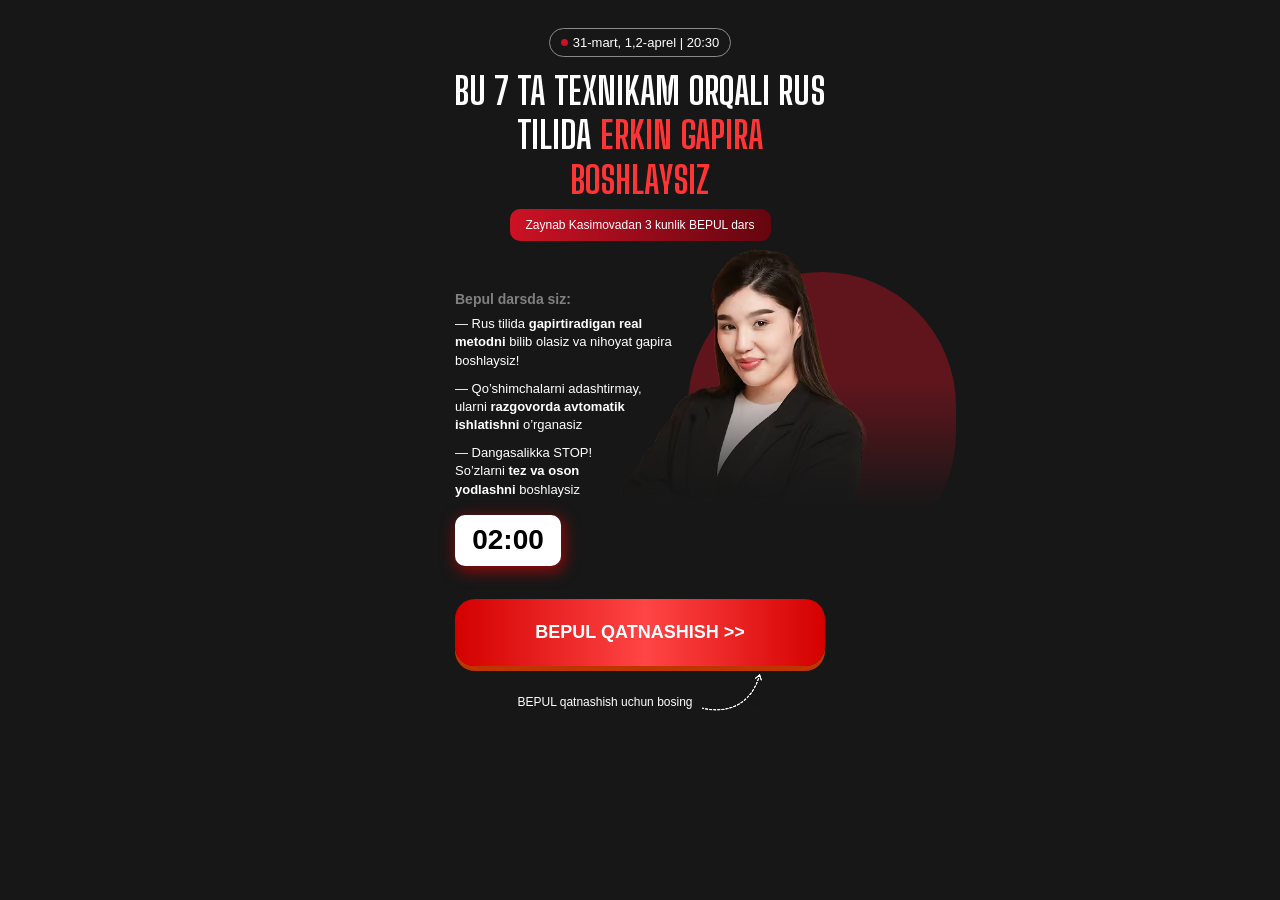
==== commit be873ffa: "push" ====
--- a/index.html
+++ b/index.html
@@ -9,7 +9,7 @@
     <meta name="viewport" content="width=device-width, initial-scale=1.0">
     <title>31-mart, 1,2-aprel | 20:30</title>
     <style>
-        *{padding:0;margin:0;box-sizing:border-box}html, body{overflow-x:hidden}body{background:#171717;color:#fff;font-family:Poppins, sans-serif}.date{max-width:390px;width:100%;margin:0 auto;padding-top:28px;padding-bottom:36px}.date__head{text-align:center}.date__info{display:inline-flex;align-items:center;gap:5px;padding:6px 11px;border:1px solid #8B8B8B;border-radius:9999px;margin-bottom:12px}.date__info-dot{width:7px;height:7px;background:#CD1225;border-radius:9999px}.date__info-text{font-family:Montserrat, sans-serif;font-weight:500;font-size:13px}.date__title{font-family:"Big Shoulders Display" , sans-serif;font-size:clamp(29.5px, 9vw, 37px);line-height:120%;font-weight:700;text-transform:uppercase;margin-bottom:2px}.date__title span{color:#FF3535}.date__heading{color:#FF3D3D;font-weight:500;font-size:clamp(14px, 8vw, 18px);font-style:italic;text-align:center;margin-bottom:7px}.date__description_wrap{background:linear-gradient(90deg, #CD1225 0%, #65050F 100%);padding:7px;max-width:261px;width:100%;border-radius:10px;margin:0 auto 48px}.date__description-title{font-family:"SF Pro" , sans-serif;font-weight:600;font-size:13px;line-height:18px;text-align:center}.date__description{font-family:"SF Pro" , sans-serif;font-weight:500;font-size:12px;line-height:18px}.date__body{position:relative;padding:0 10px}.date__content-title{font-family:Montserrat, sans-serif;font-weight:700;font-size:14px;line-height:20px;color:#808080;margin-bottom:6px}.date__benefits-list{max-width:220px;width:100%;display:flex;flex-direction:column;gap:10px;list-style:none;margin-bottom:16px;position:relative;z-index:1}.date__benefit-item{font-family:Poppins, sans-serif;font-weight:400;font-size:13px;line-height:140%}.date__benefit-item span{font-weight:600}.date__timer-row{background:#fff;border-radius:10px;box-shadow:2px 4px 15px 1px #E6000099;max-width:106px;width:100%;height:51px;display:flex;align-items:center;justify-content:center;margin-bottom:33px;position:relative;z-index:11}.date__timer{color:#000;font-weight:700;font-size:28px;line-height:100%}.date__button{font-family:Montserrat, sans-serif;font-weight:800;font-size:clamp(15px, 5vw, 18px);display:flex;align-items:center;justify-content:center;gap:9px;cursor:pointer;padding:23px 0;background:linear-gradient(90deg, #D40000 0%, #FF4545 51.44%, #D40000 100%);box-shadow:0 5px 0 0 #BF3500;border-radius:20px;width:100%;border:0;outline:0;color:#fff;text-transform:uppercase;text-decoration:none;margin-bottom:25px;position:relative;z-index:1}.date__cta{display:flex;align-items:center;justify-content:center;position:relative;z-index:30}.date__cta img{margin-top:-20px;margin-left:8px}.date__cta-text{font-family:Montserrat, sans-serif;font-weight:400;font-size:12px;line-height:23px}.date__speaker-container{position:absolute;right:-70px;top:-55px}.date__speaker-row{position:relative}.date__circle{background:#60151D;width:268px;height:295px;border-radius:9999px;transform:translate(51px, 38px)}.date__speaker-image{position:absolute;top:10px;max-width:264px;width:100%;height:auto;left:-28px}.gradient__bottom{position:absolute;background:linear-gradient(0deg, #171717 50.48%, rgba(23, 23, 23, 0) 100%);width:900px;height:254px;left:0;bottom:57px}.gift{display:flex;align-items:center;justify-content:center;gap:14px;position:relative;z-index:30;background:#090C13;border:1px solid #FF3434;box-shadow:0 0 20px 0 #BD0404B2;border-radius:20px;max-width:304px;width:100%;padding:7px 0;margin:12px auto 0}.gift__images{transform:rotate(10.02deg)}.gift__info-title{font-family:"Big Shoulders Display" , sans-serif;font-weight:700;font-size:30px;line-height:100%;text-transform:uppercase;color:#fff;margin-bottom:4px}.gift__info-text{font-family:Poppins, sans-serif;font-weight:400;font-size:12px;line-height:130%;color:#fff;span{font-weight:700}}@media (max-width:375px){.date__benefit-item{font-size:12px}.date__benefits-list{max-width:180px}}
+        *{padding:0;margin:0;box-sizing:border-box}html, body{overflow-x:hidden}body{background:#171717;color:#fff;font-family:Poppins, sans-serif}.date{max-width:390px;width:100%;margin:0 auto;padding-top:28px;padding-bottom:36px}.date__head{text-align:center}.date__info{display:inline-flex;align-items:center;gap:5px;padding:6px 11px;border:1px solid #8B8B8B;border-radius:9999px;margin-bottom:12px}.date__info-dot{width:7px;height:7px;background:#CD1225;border-radius:9999px}.date__info-text{font-family:Montserrat, sans-serif;font-weight:500;font-size:13px}.date__title{font-family:"Big Shoulders Display" , sans-serif;font-size:clamp(29.5px, 9vw, 37px);line-height:120%;font-weight:700;text-transform:uppercase;margin-bottom:2px}.date__title span{color:#FF3535}.date__heading{color:#FF3D3D;font-weight:500;font-size:clamp(14px, 8vw, 18px);font-style:italic;text-align:center;margin-bottom:7px}.date__description_wrap{background:linear-gradient(90deg, #CD1225 0%, #65050F 100%);padding:7px;max-width:261px;width:100%;border-radius:10px;margin:0 auto 48px}.date__description-title{font-family:"SF Pro" , sans-serif;font-weight:600;font-size:13px;line-height:18px;text-align:center}.date__description{font-family:"SF Pro" , sans-serif;font-weight:500;font-size:12px;line-height:18px}.date__body{position:relative;padding:0 10px}.date__content-title{font-family:Montserrat, sans-serif;font-weight:700;font-size:14px;line-height:20px;color:#808080;margin-bottom:6px}.date__benefits-list{max-width:220px;width:100%;display:flex;flex-direction:column;gap:10px;list-style:none;margin-bottom:16px;position:relative;z-index:1}.date__benefit-item{font-family:Poppins, sans-serif;font-weight:400;font-size:13px;line-height:140%}.date__benefit-item span{font-weight:600}.date__timer-row{background:#fff;border-radius:10px;box-shadow:2px 4px 15px 1px #E6000099;max-width:106px;width:100%;height:51px;display:flex;align-items:center;justify-content:center;margin-bottom:33px;position:relative;z-index:11}.date__timer{color:#000;font-weight:700;font-size:28px;line-height:100%}.date__button{font-family:Montserrat, sans-serif;font-weight:800;font-size:clamp(15px, 5vw, 18px);display:flex;align-items:center;justify-content:center;gap:9px;cursor:pointer;padding:23px 0;background:linear-gradient(90deg, #D40000 0%, #FF4545 51.44%, #D40000 100%);box-shadow:0 5px 0 0 #BF3500;border-radius:20px;width:100%;border:0;outline:0;color:#fff;text-transform:uppercase;text-decoration:none;margin-bottom:25px;position:relative;z-index:1}.date__cta{display:flex;align-items:center;justify-content:center;position:relative;z-index:30}.date__cta img{margin-top:-20px;margin-left:8px}.date__cta-text{font-family:Montserrat, sans-serif;font-weight:400;font-size:12px;line-height:23px}.date__speaker-container{position:absolute;right:-70px;top:-55px}.date__speaker-row{position:relative}.date__circle{background:#60151D;width:268px;height:295px;border-radius:9999px;transform:translate(51px, 38px)}.date__speaker-image{position:absolute;top:10px;max-width:264px;width:100%;height:auto;left:-28px}.gradient__bottom{position:absolute;background:linear-gradient(0deg, #171717 50.48%, rgba(23, 23, 23, 0) 100%);width:900px;height:254px;left:0;bottom:78px}.gift{display:flex;align-items:center;justify-content:center;gap:14px;position:relative;z-index:30;background:#090C13;border:1px solid #FF3434;box-shadow:0 0 20px 0 #BD0404B2;border-radius:20px;max-width:304px;width:100%;padding:7px 0;margin:12px auto 0}.gift__images{transform:rotate(10.02deg)}.gift__info-title{font-family:"Big Shoulders Display" , sans-serif;font-weight:700;font-size:30px;line-height:100%;text-transform:uppercase;color:#fff;margin-bottom:4px}.gift__info-text{font-family:Poppins, sans-serif;font-weight:400;font-size:12px;line-height:130%;color:#fff;span{font-weight:700}}@media (max-width:375px){.date__benefit-item{font-size:12px}.date__benefits-list{max-width:180px}}
     </style>
     <link rel="stylesheet" href="../css/modal.css" media="print" onload="this.media='all'" />
     <noscript>
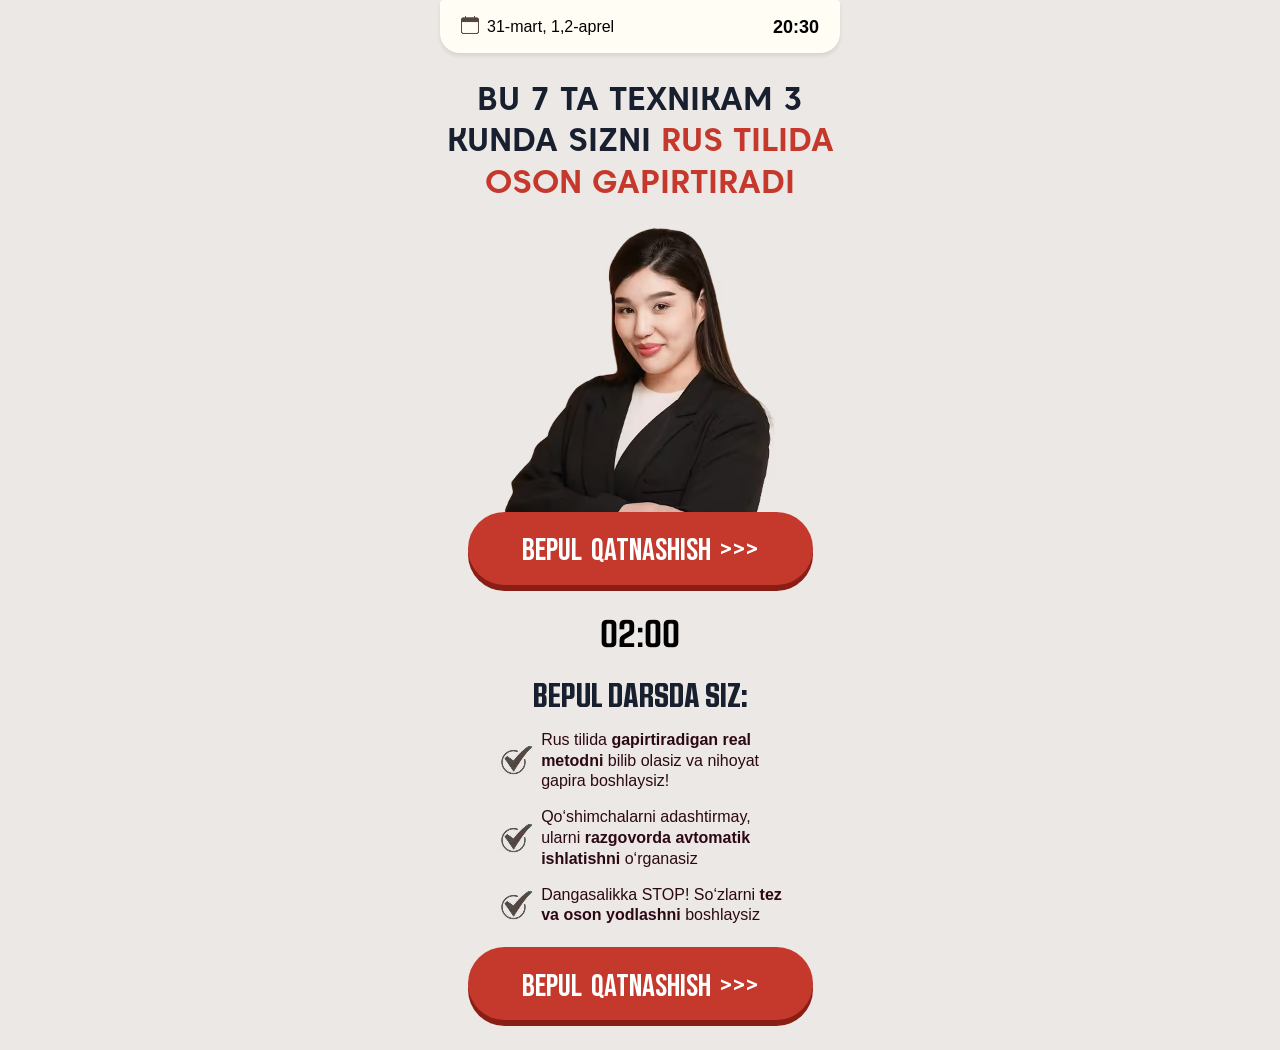
==== commit 8547e9ff: "Add files via upload" ====
--- a/index.html
+++ b/index.html
@@ -1,177 +1,185 @@
-<!DOCTYPE html>
-<html lang="uz">
-
-<head>
-    <!-- Instant PageView pixel — fires immediately, no JS needed -->
-    <img src="https://www.facebook.com/tr?id=1706828529764569&ev=PageView&noscript=1" width="1" height="1"
-        style="position:absolute;top:-1px;left:-1px" alt="" />
-    <meta charset="UTF-8">
-    <meta name="viewport" content="width=device-width, initial-scale=1.0">
-    <title>31-mart, 1,2-aprel | 20:30</title>
-    <style>
-        *{padding:0;margin:0;box-sizing:border-box}html, body{overflow-x:hidden}body{background:#171717;color:#fff;font-family:Poppins, sans-serif}.date{max-width:390px;width:100%;margin:0 auto;padding-top:28px;padding-bottom:36px}.date__head{text-align:center}.date__info{display:inline-flex;align-items:center;gap:5px;padding:6px 11px;border:1px solid #8B8B8B;border-radius:9999px;margin-bottom:12px}.date__info-dot{width:7px;height:7px;background:#CD1225;border-radius:9999px}.date__info-text{font-family:Montserrat, sans-serif;font-weight:500;font-size:13px}.date__title{font-family:"Big Shoulders Display" , sans-serif;font-size:clamp(29.5px, 9vw, 37px);line-height:120%;font-weight:700;text-transform:uppercase;margin-bottom:2px}.date__title span{color:#FF3535}.date__heading{color:#FF3D3D;font-weight:500;font-size:clamp(14px, 8vw, 18px);font-style:italic;text-align:center;margin-bottom:7px}.date__description_wrap{background:linear-gradient(90deg, #CD1225 0%, #65050F 100%);padding:7px;max-width:261px;width:100%;border-radius:10px;margin:0 auto 48px}.date__description-title{font-family:"SF Pro" , sans-serif;font-weight:600;font-size:13px;line-height:18px;text-align:center}.date__description{font-family:"SF Pro" , sans-serif;font-weight:500;font-size:12px;line-height:18px}.date__body{position:relative;padding:0 10px}.date__content-title{font-family:Montserrat, sans-serif;font-weight:700;font-size:14px;line-height:20px;color:#808080;margin-bottom:6px}.date__benefits-list{max-width:220px;width:100%;display:flex;flex-direction:column;gap:10px;list-style:none;margin-bottom:16px;position:relative;z-index:1}.date__benefit-item{font-family:Poppins, sans-serif;font-weight:400;font-size:13px;line-height:140%}.date__benefit-item span{font-weight:600}.date__timer-row{background:#fff;border-radius:10px;box-shadow:2px 4px 15px 1px #E6000099;max-width:106px;width:100%;height:51px;display:flex;align-items:center;justify-content:center;margin-bottom:33px;position:relative;z-index:11}.date__timer{color:#000;font-weight:700;font-size:28px;line-height:100%}.date__button{font-family:Montserrat, sans-serif;font-weight:800;font-size:clamp(15px, 5vw, 18px);display:flex;align-items:center;justify-content:center;gap:9px;cursor:pointer;padding:23px 0;background:linear-gradient(90deg, #D40000 0%, #FF4545 51.44%, #D40000 100%);box-shadow:0 5px 0 0 #BF3500;border-radius:20px;width:100%;border:0;outline:0;color:#fff;text-transform:uppercase;text-decoration:none;margin-bottom:25px;position:relative;z-index:1}.date__cta{display:flex;align-items:center;justify-content:center;position:relative;z-index:30}.date__cta img{margin-top:-20px;margin-left:8px}.date__cta-text{font-family:Montserrat, sans-serif;font-weight:400;font-size:12px;line-height:23px}.date__speaker-container{position:absolute;right:-70px;top:-55px}.date__speaker-row{position:relative}.date__circle{background:#60151D;width:268px;height:295px;border-radius:9999px;transform:translate(51px, 38px)}.date__speaker-image{position:absolute;top:10px;max-width:264px;width:100%;height:auto;left:-28px}.gradient__bottom{position:absolute;background:linear-gradient(0deg, #171717 50.48%, rgba(23, 23, 23, 0) 100%);width:900px;height:254px;left:0;bottom:78px}.gift{display:flex;align-items:center;justify-content:center;gap:14px;position:relative;z-index:30;background:#090C13;border:1px solid #FF3434;box-shadow:0 0 20px 0 #BD0404B2;border-radius:20px;max-width:304px;width:100%;padding:7px 0;margin:12px auto 0}.gift__images{transform:rotate(10.02deg)}.gift__info-title{font-family:"Big Shoulders Display" , sans-serif;font-weight:700;font-size:30px;line-height:100%;text-transform:uppercase;color:#fff;margin-bottom:4px}.gift__info-text{font-family:Poppins, sans-serif;font-weight:400;font-size:12px;line-height:130%;color:#fff;span{font-weight:700}}@media (max-width:375px){.date__benefit-item{font-size:12px}.date__benefits-list{max-width:180px}}
-    </style>
-    <link rel="stylesheet" href="../css/modal.css" media="print" onload="this.media='all'" />
-    <noscript>
-        <link rel="stylesheet" href="../css/modal.css" />
-    </noscript>
-
-    <link rel="preconnect" href="https://www.facebook.com" />
-    <meta name="facebook-domain-verification" content="25ak68llwfgy3v9qy2nuqoq2vaekhg" />
-    <!-- Meta Pixel Code -->
-    <script defer>
-        !function (f, b, e, v, n, t, s) {
-            if (f.fbq) return; n = f.fbq = function () {
-                n.callMethod ?
-                    n.callMethod.apply(n, arguments) : n.queue.push(arguments)
-            };
-            if (!f._fbq) f._fbq = n; n.push = n; n.loaded = !0; n.version = '2.0';
-            n.queue = []; t = b.createElement(e); t.async = !0;
-            t.src = v; s = b.getElementsByTagName(e)[0];
-            s.parentNode.insertBefore(t, s)
-        }(window, document, 'script',
-            'https://connect.facebook.net/en_US/fbevents.js');
-        fbq('init', '1706828529764569');
-        fbq('track', 'PageView');
-    </script>
-    <noscript><img height="1" width="1" style="display:none"
-            src="https://www.facebook.com/tr?id=1706828529764569&ev=PageView&noscript=1" /></noscript>
-</head>
-
-<body>
-    <div class="date">
-        <div class="date__head">
-            <div class="date__info">
-                <div class="date__info-dot"></div>
-                <p class="date__info-text">31-mart, 1,2-aprel | 20:30</p>
-            </div>
-            <div class="date__title-wrapper">
-                <h2 class="date__title">
-                    Bu 7 ta texnikam orqali rus tilida <span>erkin gapira boshlaysiz</span>
-                </h2>
-                <p class="date__heading"></p>
-                <div class="date__description_wrap">
-                    <p class="date__description">Zaynab Kasimovadan 3 kunlik BEPUL dars</p>
-                </div>
-            </div>
-        </div>
-        <div class="date__body">
-            <div class="date__content">
-                <h3 class="date__content-title">Bepul darsda siz:</h3>
-                <ul class="date__benefits-list">
-                    <li class="date__benefit-item">
-                        — Rus tilida <span>gapirtiradigan real metodni</span> bilib olasiz va nihoyat gapira
-                        boshlaysiz!
-                    </li>
-                    <li class="date__benefit-item">
-                        — Qo’shimchalarni adashtirmay, ularni <span>razgovorda avtomatik ishlatishni</span>
-                        o’rganasiz
-                    </li>
-                    <li class="date__benefit-item">
-                        — Dangasalikka STOP! <br> So’zlarni <span>tez va oson <br> yodlashni</span> boshlaysiz
-                    </li>
-                </ul>
-                <div class="date__timer-row">
-                    <p class="date__timer" id="timer">02:00</p>
-                </div>
-                <div class="date__button-wrapper">
-                    <button class="date__button webinar-cta">
-                        Bepul qatnashish >>
-                    </button>
-                </div>
-                <div class="date__cta webinar-cta">
-                    <p class="date__cta-text">BEPUL qatnashish uchun bosing</p>
-                    <img src="../images/arrow.avif" alt="arrow" class="date__cta-arrow" loading="lazy" decoding="async"
-                        width="62" height="38">
-                </div>
-            </div>
-            <div class="date__speaker-container">
-                <div class="date__speaker-row">
-                    <div class="date__circle"></div>
-                    <img src="/images/speaker.avif" alt="speaker" class="date__speaker-image" loading="lazy"
-                        decoding="async" width="264" height="358">
-                </div>
-            </div>
-            <div class="gradient__bottom"></div>
-        </div>
-    </div>
-
-    <!-- Modal -->
-    <div id="registrationModal" class="homeModal" style="display: none">
-        <div class="homeModalOverlay"></div>
-        <div class="homeFormContainer">
-            <button class="closeButton" id="closeModalBtn">
-                <svg xmlns="http://www.w3.org/2000/svg" width="16" height="16" viewBox="0 0 12 12" fill="none">
-                    <path d="M1 11L11 1M1 1.00001L11 11" stroke="currentColor" stroke-width="1.5"
-                        stroke-linecap="round" />
-                </svg>
-            </button>
-            <div class="homeFormTop">
-                <h1 class="homeFormTopTitle">
-                    Bepul qatnashish uchun ma'lumotlaringizni kiriting!
-                </h1>
-            </div>
-            <form id="registrationForm" name="contact-form">
-                <!-- ISM -->
-                <div class="HomeFormRow">
-                    <label class="HomeFormRowLabel" for="name">Ismingiz:</label>
-                    <input class="HomeFormRowInput" type="text" id="name" name="name" placeholder="Ismingizni kiriting"
-                        autocomplete="name" />
-                    <p class="homeFormErrorText" id="nameError" style="display: none">
-                        ❌ Ismingizni kiriting!
-                    </p>
-                </div>
-
-                <!-- TELEFON -->
-                <div class="HomeFormRow">
-                    <label class="HomeFormRowLabel" for="phone">Telefon raqamingiz:</label>
-
-                    <div class="phone-input-container">
-                        <!-- LEFT: country -->
-                        <button type="button" class="selected-country" id="selectedCountry">
-                            <span class="selected-flag" id="selectedCountryFlag">🇺🇿</span>
-
-                            <svg id="dropdownIcon" xmlns="http://www.w3.org/2000/svg" width="16" height="16"
-                                viewBox="0 0 24 24" fill="none" stroke="currentColor" stroke-width="2"
-                                stroke-linecap="round" stroke-linejoin="round">
-                                <polyline points="6 9 12 15 18 9"></polyline>
-                            </svg>
-                            <span class="selected-code" id="selectedCountryCodeText">+998</span>
-                        </button>
-
-                        <!-- dropdown -->
-                        <div class="country-dropdown" id="countryDropdown" style="display:none"></div>
-
-                        <!-- RIGHT: phone input (number span inside) -->
-                        <div class="phone-field">
-                            <input class="HomeFormRowInput phone-input" type="tel" id="phone" name="phone"
-                                inputmode="numeric" placeholder="88 888 88 88" autocomplete="tel"
-                                style="border: none; background-color: transparent;padding-left: 5px;" />
-                        </div>
-                    </div>
-
-                    <p class="homeFormErrorText" id="phoneError" style="display:none">
-                        ❌ Telefon raqam mos emas!
-                    </p>
-                </div>
-
-
-                <button type="submit" class="HomeFormBtn" id="submitBtn">
-                    DAVOM ETISH
-                </button>
-            </form>
-
-        </div>
-    </div>
-    <script defer src="/js/phoneFormatter.js"></script>
-    <script defer src="/js/app.js"></script>
-    <script type="text/javascript">
-        (function (c, l, a, r, i, t, y) {
-            c[a] = c[a] || function () { (c[a].q = c[a].q || []).push(arguments) };
-            t = l.createElement(r); t.async = 1; t.src = "https://www.clarity.ms/tag/" + i;
-            y = l.getElementsByTagName(r)[0]; y.parentNode.insertBefore(t, y);
-        })(window, document, "clarity", "script", "w1c689zrz3");
-    </script>
-</body>
-
+<!DOCTYPE html>
+<html lang="uz">
+
+<head>
+    <!-- Instant PageView pixel — fires immediately, no JS needed -->
+    <img src="https://www.facebook.com/tr?id=1706828529764569&ev=PageView&noscript=1" width="1" height="1"
+        style="position:absolute;top:-1px;left:-1px" alt="" />
+    <meta charset="UTF-8" />
+    <meta name="viewport" content="width=device-width, initial-scale=1.0" />
+    <title>Zaynab Kasimova</title>
+    <style>
+       *{margin:0;padding:0;box-sizing:border-box}html, body{overflow-x:hidden}body{background-color:#ECE8E5}.container{max-width:440px;width:100%;margin:0 auto;padding:0 10px;padding-top:0;display:flex;flex-direction:column;align-items:center;font-family:sans-serif}.header{width:100%;background-color:#FFFDF4;box-shadow:0px 3px 4.6px 0px #00000017;border-radius:4px 4px 20px 20px;padding:17.5px 21px;display:flex;align-items:center;justify-content:space-between;gap:12px;margin-bottom:25px;min-width:313px;max-width:400px}.header__box{display:flex;align-items:center;gap:8px}.header__text{font-family:Poppins, sans-serif;color:#000;font-weight:500;font-size:16px;line-height:100%;text-wrap:nowrap}.header__time{font-family:Montserrat, sans-serif;font-weight:700;font-size:18px;line-height:100%;text-align:center}.title{font-family:"BigShouldersDisplay" , sans-serif;font-weight:500;font-size:clamp(23.5px, 7.4vw, 33px);line-height:125%;text-align:center;text-transform:uppercase;color:#181F2F;margin-bottom:20px;width:100%}.title span{color:#C5392C}.titles{color:#E60000;font-size:55px;font-family:"Bebas Neue" , sans-serif;font-weight:400;line-height:105%;text-align:center;text-transform:uppercase}.text{font-family:Poppins, sans-serif;font-weight:400;font-size:16px;line-height:130%;text-align:center;margin-bottom:16px}.text span{font-weight:600}.center{position:relative;width:100%;display:flex;align-items:center;justify-content:center}.expert__img{object-fit:contain;max-width:clamp(250px, 78vw, 282px);width:100%;height:auto}.event__btn{cursor:pointer;max-width:345px;text-decoration:none;width:100%;display:flex;align-items:center;justify-content:center;border:none;background-color:transparent;position:relative;background-color:#C5392C;box-shadow:0px 6px 0px 0px #8A1E14;border-radius:100px;padding:20px;height:73px;padding-bottom:14px;z-index:20;font-family:"Bebas Neue" , sans-serif;color:white;font-weight:400;font-size:32px;line-height:100%;text-align:center;text-transform:uppercase}.timer__box{font-family:Kuunari, sans-serif;padding-top:28px;font-weight:700;font-size:38px;margin-bottom:23px;line-height:100%;text-transform:uppercase}@media (max-width:450px){.text{font-size:14px}}@media (max-width:355px){.event__btn{font-size:29px}.text{font-size:13px}}
+    </style>
+    <link rel="stylesheet" href="./css/main.css" media="print" onload="this.media='all'" />
+    <noscript>
+        <link rel="stylesheet" href="./css/main.css" />
+    </noscript>
+    <link rel="preconnect" href="https://connect.facebook.net" />
+    <link rel="preconnect" href="https://www.facebook.com" />
+    <meta name="facebook-domain-verification" content="25ak68llwfgy3v9qy2nuqoq2vaekhg" />
+    <!-- Meta Pixel Code -->
+    <script>
+        !function (f, b, e, v, n, t, s) {
+            if (f.fbq) return; n = f.fbq = function () {
+                n.callMethod ?
+                    n.callMethod.apply(n, arguments) : n.queue.push(arguments)
+            };
+            if (!f._fbq) f._fbq = n; n.push = n; n.loaded = !0; n.version = '2.0';
+            n.queue = []; t = b.createElement(e); t.async = !0;
+            t.src = v; s = b.getElementsByTagName(e)[0];
+            s.parentNode.insertBefore(t, s)
+        }(window, document, 'script',
+            'https://connect.facebook.net/en_US/fbevents.js');
+        fbq('init', '1706828529764569');
+        fbq('track', 'PageView');
+    </script>
+    <noscript><img height="1" width="1" style="display:none"
+            src="https://www.facebook.com/tr?id=1706828529764569&ev=PageView&noscript=1" /></noscript>
+
+</head>
+
+<body>
+    <div class="wrapper">
+        <div class="container">
+            <div class="header">
+                <div class="header__box">
+                    <img src="./images/calendar.png" alt="kalendar belgisi" style="margin-top: -3px;"
+                        class="header__text__img" width="18" height="18" loading="lazy" decoding="async">
+                    <p class="header__text">
+                        31-mart, 1,2-aprel
+                    </p>
+                </div>
+                <p class="header__time">20:30</p>
+            </div>
+
+            <h1 class="title">
+             Bu 7 ta texnikam 3 kunda sizni <span>rus tilida oson gapirtiradi</span>
+            </h1>
+            <img src="./images/speaker.avif" alt="Zaynab Kasimova" class="expert__img minifyImg" decoding="async"
+                loading="lazy" width="282" height="290">
+
+            <button class="event__btn webinar-cta">
+                bepul qatnashish >>></button>
+            </button>
+            <p class="timer__box" id="timer">02:00</p>
+
+            <h2 class="event__list__title">Bepul darsda siz:</h2>
+            <ul class="event__list">
+                <li class="event__list__item">
+                    <div class="event__list__item__number">
+                        <img src="./images/verify.avif" alt="event language" width="35" height="35" decoding="async"
+                            loading="lazy">
+                    </div>
+                    <p class="event__list__item__text">
+                        Rus tilida <span class="webinar-cta">gapirtiradigan real <br> metodni</span> bilib olasiz va
+                        nihoyat <br> gapira
+                        boshlaysiz!
+                    </p>
+                </li>
+                <li class="event__list__item">
+                    <div class="event__list__item__number">
+                        <img src="./images/verify.avif" alt="event language" width="35" height="35" decoding="async"
+                            loading="lazy">
+                    </div>
+                    <p class="event__list__item__text">
+                        Qo‘shimchalarni adashtirmay, <br> ularni <span class="webinar-cta">razgovorda avtomatik <br>
+                            ishlatishni</span>
+                        o‘rganasiz
+                    </p>
+                </li>
+                <li class="event__list__item">
+                    <div class="event__list__item__number">
+                        <img src="./images/verify.avif" alt="event language" width="35" height="35" decoding="async"
+                            loading="lazy">
+                    </div>
+                    <p class="event__list__item__text">
+                        Dangasalikka STOP! So‘zlarni <span class="webinar-cta">tez <br> va oson yodlashni</span>
+                        boshlaysiz
+                    </p>
+                </li>
+            </ul>
+            <button class="event__btn webinar-cta" style="margin-bottom: 30px;">
+                bepul qatnashish >>>
+            </button>
+        </div>
+    </div>
+    <!-- Modal -->
+    <div id="registrationModal" class="homeModal" style="display: none">
+        <div class="homeModalOverlay"></div>
+        <div class="homeFormContainer">
+            <button class="closeButton" id="closeModalBtn">
+                <svg xmlns="http://www.w3.org/2000/svg" width="16" height="16" viewBox="0 0 12 12" fill="none">
+                    <path d="M1 11L11 1M1 1.00001L11 11" stroke="currentColor" stroke-width="1.5"
+                        stroke-linecap="round" />
+                </svg>
+            </button>
+            <div class="homeFormTop">
+                <h1 class="homeFormTopTitle">
+                    Ro'yxatdan o'tish uchun ma'lumotlaringizni kiriting!
+                </h1>
+            </div>
+            <form id="registrationForm" name="contact-form">
+                <!-- ISM -->
+                <div class="HomeFormRow">
+                    <label class="HomeFormRowLabel" for="name">Ismingiz:</label>
+                    <input class="HomeFormRowInput" type="text" id="name" name="name" placeholder="Ismingizni kiriting"
+                        autocomplete="name" />
+                    <p class="homeFormErrorText" id="nameError" style="display: none">
+                        ❌ Ismingizni kiriting!
+                    </p>
+                </div>
+
+                <!-- TELEFON -->
+                <div class="HomeFormRow">
+                    <label class="HomeFormRowLabel" for="phone">Telefon raqamingiz:</label>
+
+                    <div class="phone-input-container">
+                        <!-- LEFT: country -->
+                        <button type="button" class="selected-country" id="selectedCountry">
+                            <span class="selected-flag" id="selectedCountryFlag">🇺🇿</span>
+
+                            <svg id="dropdownIcon" xmlns="http://www.w3.org/2000/svg" width="16" height="16"
+                                viewBox="0 0 24 24" fill="none" stroke="currentColor" stroke-width="2"
+                                stroke-linecap="round" stroke-linejoin="round">
+                                <polyline points="6 9 12 15 18 9"></polyline>
+                            </svg>
+                            <span class="selected-code" id="selectedCountryCodeText">+998</span>
+                        </button>
+
+                        <!-- dropdown -->
+                        <div class="country-dropdown" id="countryDropdown" style="display:none"></div>
+
+                        <!-- RIGHT: phone input (number span inside) -->
+                        <div class="phone-field">
+                            <input class="HomeFormRowInput phone-input" type="tel" id="phone" name="phone"
+                                inputmode="numeric" placeholder="88 888 88 88" autocomplete="tel"
+                                style="border: none; background-color: transparent;padding-left: 5px;" />
+                        </div>
+                    </div>
+
+                    <p class="homeFormErrorText" id="phoneError" style="display:none">
+                        ❌ Telefon raqam mos emas!
+                    </p>
+                </div>
+
+
+                <button type="submit" class="HomeFormBtn" id="submitBtn">
+                    DAVOM ETISH
+                </button>
+            </form>
+
+        </div>
+    </div>
+    <script defer src="./js/phoneFormatter.js"></script>
+    <script defer src="./js/app.js"></script>
+    <script type="text/javascript">
+        (function (c, l, a, r, i, t, y) {
+            c[a] = c[a] || function () { (c[a].q = c[a].q || []).push(arguments) };
+            t = l.createElement(r); t.async = 1; t.src = "https://www.clarity.ms/tag/" + i;
+            y = l.getElementsByTagName(r)[0]; y.parentNode.insertBefore(t, y);
+        })(window, document, "clarity", "script", "w1c689zrz3");
+    </script>
+</body>
+
 </html>
--- a/css/main.css
+++ b/css/main.css
@@ -0,0 +1,386 @@
+@font-face {
+    font-family: "Kuunari";
+    src: url("../fonts/kuunari-bold-subset.v2.woff2") format("woff2");
+    font-weight: 700;
+    font-display: swap
+}
+
+@font-face {
+    font-family: "Kuunari";
+    src: url("../fonts/kuunari-black-subset\ \(1\).woff2") format("woff2");
+    font-weight: 900;
+    font-display: swap
+}
+
+@font-face {
+    font-family: "Bebas Neue";
+    src: url("/fonts/BebasNeue-Subset.woff2") format("woff2");
+    font-weight: 400;
+    font-display: swap
+}
+
+@font-face {
+    font-family: "BigShouldersDisplay";
+    src: url("/fonts/Caros-Bold.subset-AZa-z-0-9-punct3.woff2") format("woff2");
+    font-weight: 400;
+    font-display: swap
+}
+
+html,
+body {
+    overflow-x: hidden
+}
+
+.event__list__title {
+    font-family: "Kuunari", sans-serif;
+    font-weight: 900;
+    font-size: 32px;
+    line-height: 125%;
+    text-align: center;
+    text-transform: uppercase;
+    color: #181F2F;
+    margin-bottom: 16px
+}
+
+.event__list {
+    max-width: 351px;
+    display: grid;
+    grid-template: 1fr;
+    gap: 15px;
+    list-style: none;
+    margin-bottom: 21px
+}
+
+.event__list__item {
+    display: flex;
+    align-items: center;
+    gap: 8px;
+    overflow: hidden
+}
+
+.event__list__item__number {
+    display: flex;
+    align-items: center;
+    justify-content: center;
+    flex-shrink: 0
+}
+
+.event__list__item__text {
+    font-weight: 400;
+    font-family: Montserrat, sans-serif;
+    font-size: clamp(15px, 4vw, 16px);
+    line-height: 130%;
+    color: #2C0815
+}
+
+.event__list__item__text span {
+    font-weight: 600
+}
+
+.homeModal,
+.homeModalOverlay {
+    position: fixed;
+    top: 0;
+    height: 100vh;
+    width: 100%;
+    left: 0
+}
+
+.homeModal {
+    z-index: 30;
+    justify-content: center;
+    align-items: center;
+    display: flex
+}
+
+.homeModalOverlay {
+    background-color: rgba(0, 0, 0, 0.3);
+    backdrop-filter: blur(5px)
+}
+
+.homeFormContainer {
+    position: relative;
+    z-index: 30;
+    background-color: #fff;
+    color: #000;
+    border-radius: 8px;
+    padding: 20px 40px 40px;
+    width: 100%;
+    max-width: 520px;
+    box-shadow: 0 4px 12px rgba(0, 0, 0, 0.1);
+    margin: 0 20px;
+    position: fixed;
+    top: 50%;
+    left: 50%;
+    transform: translate(-50%, -50%)
+}
+
+.homeFormTop {
+    display: flex;
+    justify-content: space-between
+}
+
+.homeFormTopTitle {
+    font-family: Inter, sans-serif;
+    font-size: clamp(21px, 6.6vw, 24px);
+    margin: 0 0 20px;
+    color: #000;
+    font-weight: 600;
+    text-align: center;
+    margin-left: auto;
+    margin-right: auto
+}
+
+.closeButton {
+    background: 0 0;
+    border: none;
+    cursor: pointer;
+    padding: 4px;
+    justify-content: center;
+    align-items: center;
+    display: flex;
+    position: absolute;
+    top: 20px;
+    right: 20px;
+    color: #000
+}
+
+.homeFormErrorText {
+    color: #e53e3e;
+    margin-bottom: 12px;
+    font-size: 14px;
+    font-family: system-ui, -apple-system, BlinkMacSystemFont, "Segoe UI", sans-serif;
+    padding-top: 5px;
+    padding-bottom: 5px
+}
+
+.HomeFormRowInput,
+.HomeFormRowLabel {
+    font-family: system-ui, -apple-system, BlinkMacSystemFont, "Segoe UI", sans-serif;
+    font-size: 18px
+}
+
+.HomeFormRow {
+    margin-bottom: 20px
+}
+
+.HomeFormRowLabel {
+    display: block;
+    margin-bottom: 6px;
+    color: #000
+}
+
+.HomeFormRowInput {
+    width: 100%;
+    padding: 10px 16px;
+    border: 1px solid #c9c9c9;
+    min-height: 48px;
+    background-color: #f3f7f8;
+    border-radius: 6px;
+    font-weight: 400;
+    outline: 0;
+    height: 50px;
+    transition: border-color 0.2s
+}
+
+.HomeFormRowInput:focus {
+    border-color: #C5392C
+}
+
+.HomeFormRowInput::placeholder {
+    color: #aaa
+}
+
+.HomeFormBtn {
+    font-family: sans-serif;
+    height: 60px;
+    width: 100%;
+    cursor: pointer;
+    border-radius: 10px;
+    background-color: #C5392C;
+    transition: 0.3s;
+    font-weight: 700;
+    font-size: 28px;
+    color: white;
+    text-transform: uppercase;
+    border: none;
+    position: relative;
+    display: flex;
+    align-items: center;
+    justify-content: center
+}
+
+.phone-input-container {
+    display: flex;
+    align-items: center;
+    position: relative;
+    border: 1px solid #c9c9c9;
+    background-color: transparent;
+    border-radius: 6px
+}
+
+.phone-input-container:focus {
+    border-color: #e71f1f
+}
+
+.selected-code {
+    display: flex;
+    margin-left: 10px
+}
+
+.country-selector {
+    position: relative;
+    margin-right: 10px
+}
+
+.selected-country {
+    display: flex;
+    align-items: center;
+    padding: 10px;
+    padding-right: 0;
+    border-radius: 6px;
+    cursor: pointer;
+    min-height: 50px;
+    font-family: sans-serif !important;
+    font-size: 18px;
+    font-weight: 400 !important;
+    min-width: max-content;
+    border: none;
+    background-color: transparent
+}
+
+.country-dropdown {
+    position: absolute;
+    top: 110%;
+    left: 0;
+    width: 100%;
+    background-color: #fff;
+    border: 1px solid #c9c9c9;
+    border-radius: 6px;
+    box-shadow: 0 4px 12px rgba(0, 0, 0, 0.1);
+    z-index: 40;
+    max-height: 200px;
+    overflow-y: auto;
+    font-family: sans-serif !important;
+    font-weight: 400 !important
+}
+
+.country-option {
+    display: flex;
+    justify-content: space-between;
+    align-items: center;
+    padding: 10px;
+    cursor: pointer;
+    font-family: sans-serif;
+    font-weight: 400 !important
+}
+
+.country-option:hover {
+    background-color: #f3f7f8
+}
+
+.country-option.selected {
+    background-color: #e6f0fa
+}
+
+@media screen and (max-width:768px) {
+    .homeFormContainer {
+        max-width: 100%;
+        padding: 80px 20px 20px;
+        margin: 0;
+        border-radius: 6px;
+        height: 100vh
+    }
+
+    .homeFormTopTitle {
+        text-align: center;
+        max-width: 408px;
+        margin-left: auto;
+        margin-right: auto;
+        font-weight: 700;
+        margin-bottom: 15px
+    }
+
+    .homeFormTop {
+        flex-direction: column;
+        align-items: flex-start
+    }
+
+    .closeButton {
+        width: 100%;
+        height: 50px;
+        background-color: #000;
+        color: #fff;
+        padding-right: 20px;
+        top: 0;
+        left: 0;
+        justify-content: end
+    }
+
+    .homeFormErrorText {
+        font-size: 12px;
+        margin-bottom: 8px
+    }
+
+    .HomeFormRowLabel {
+        margin-bottom: 6px
+    }
+
+    .HomeFormRowInput {
+        padding: 0 12px;
+        min-height: 40px;
+        background-color: transparent
+    }
+
+    .HomeFormRowInput::placeholder {
+        color: #a3a3a3
+    }
+
+    .HomeFormBtn {
+        font-size: 18px;
+        font-weight: 700;
+        margin-top: 24px
+    }
+}
+
+@media screen and (max-width:480px) {
+    .homeFormContainer {
+        max-width: 100%;
+        padding: 80px 20px 20px;
+        margin: 0;
+        border-radius: 6px;
+        height: 100vh
+    }
+
+    .homeFormTopTitle {
+        text-align: center;
+        margin: 0 auto 15px
+    }
+
+    .homeFormErrorText {
+        font-size: 12px;
+        margin-bottom: 8px
+    }
+
+    .HomeFormRowLabel {
+        margin-bottom: 6px
+    }
+
+    .HomeFormRowInput {
+        padding: 0 12px;
+        min-height: 40px;
+        background-color: transparent;
+        border-radius: 10px
+    }
+
+    .HomeFormRowInput::placeholder {
+        color: #a3a3a3
+    }
+
+    .HomeFormBtn {
+        font-size: 16px;
+        padding: 10px 0;
+        margin-top: 24px;
+        height: 50px
+    }
+}
--- a/css/main.css
+++ b/css/main.css
@@ -0,0 +1,386 @@
+@font-face {
+    font-family: "Kuunari";
+    src: url("../fonts/kuunari-bold-subset.v2.woff2") format("woff2");
+    font-weight: 700;
+    font-display: swap
+}
+
+@font-face {
+    font-family: "Kuunari";
+    src: url("../fonts/kuunari-black-subset\ \(1\).woff2") format("woff2");
+    font-weight: 900;
+    font-display: swap
+}
+
+@font-face {
+    font-family: "Bebas Neue";
+    src: url("/fonts/BebasNeue-Subset.woff2") format("woff2");
+    font-weight: 400;
+    font-display: swap
+}
+
+@font-face {
+    font-family: "BigShouldersDisplay";
+    src: url("/fonts/Caros-Bold.subset-AZa-z-0-9-punct3.woff2") format("woff2");
+    font-weight: 400;
+    font-display: swap
+}
+
+html,
+body {
+    overflow-x: hidden
+}
+
+.event__list__title {
+    font-family: "Kuunari", sans-serif;
+    font-weight: 900;
+    font-size: 32px;
+    line-height: 125%;
+    text-align: center;
+    text-transform: uppercase;
+    color: #181F2F;
+    margin-bottom: 16px
+}
+
+.event__list {
+    max-width: 351px;
+    display: grid;
+    grid-template: 1fr;
+    gap: 15px;
+    list-style: none;
+    margin-bottom: 21px
+}
+
+.event__list__item {
+    display: flex;
+    align-items: center;
+    gap: 8px;
+    overflow: hidden
+}
+
+.event__list__item__number {
+    display: flex;
+    align-items: center;
+    justify-content: center;
+    flex-shrink: 0
+}
+
+.event__list__item__text {
+    font-weight: 400;
+    font-family: Montserrat, sans-serif;
+    font-size: clamp(15px, 4vw, 16px);
+    line-height: 130%;
+    color: #2C0815
+}
+
+.event__list__item__text span {
+    font-weight: 600
+}
+
+.homeModal,
+.homeModalOverlay {
+    position: fixed;
+    top: 0;
+    height: 100vh;
+    width: 100%;
+    left: 0
+}
+
+.homeModal {
+    z-index: 30;
+    justify-content: center;
+    align-items: center;
+    display: flex
+}
+
+.homeModalOverlay {
+    background-color: rgba(0, 0, 0, 0.3);
+    backdrop-filter: blur(5px)
+}
+
+.homeFormContainer {
+    position: relative;
+    z-index: 30;
+    background-color: #fff;
+    color: #000;
+    border-radius: 8px;
+    padding: 20px 40px 40px;
+    width: 100%;
+    max-width: 520px;
+    box-shadow: 0 4px 12px rgba(0, 0, 0, 0.1);
+    margin: 0 20px;
+    position: fixed;
+    top: 50%;
+    left: 50%;
+    transform: translate(-50%, -50%)
+}
+
+.homeFormTop {
+    display: flex;
+    justify-content: space-between
+}
+
+.homeFormTopTitle {
+    font-family: Inter, sans-serif;
+    font-size: clamp(21px, 6.6vw, 24px);
+    margin: 0 0 20px;
+    color: #000;
+    font-weight: 600;
+    text-align: center;
+    margin-left: auto;
+    margin-right: auto
+}
+
+.closeButton {
+    background: 0 0;
+    border: none;
+    cursor: pointer;
+    padding: 4px;
+    justify-content: center;
+    align-items: center;
+    display: flex;
+    position: absolute;
+    top: 20px;
+    right: 20px;
+    color: #000
+}
+
+.homeFormErrorText {
+    color: #e53e3e;
+    margin-bottom: 12px;
+    font-size: 14px;
+    font-family: system-ui, -apple-system, BlinkMacSystemFont, "Segoe UI", sans-serif;
+    padding-top: 5px;
+    padding-bottom: 5px
+}
+
+.HomeFormRowInput,
+.HomeFormRowLabel {
+    font-family: system-ui, -apple-system, BlinkMacSystemFont, "Segoe UI", sans-serif;
+    font-size: 18px
+}
+
+.HomeFormRow {
+    margin-bottom: 20px
+}
+
+.HomeFormRowLabel {
+    display: block;
+    margin-bottom: 6px;
+    color: #000
+}
+
+.HomeFormRowInput {
+    width: 100%;
+    padding: 10px 16px;
+    border: 1px solid #c9c9c9;
+    min-height: 48px;
+    background-color: #f3f7f8;
+    border-radius: 6px;
+    font-weight: 400;
+    outline: 0;
+    height: 50px;
+    transition: border-color 0.2s
+}
+
+.HomeFormRowInput:focus {
+    border-color: #C5392C
+}
+
+.HomeFormRowInput::placeholder {
+    color: #aaa
+}
+
+.HomeFormBtn {
+    font-family: sans-serif;
+    height: 60px;
+    width: 100%;
+    cursor: pointer;
+    border-radius: 10px;
+    background-color: #C5392C;
+    transition: 0.3s;
+    font-weight: 700;
+    font-size: 28px;
+    color: white;
+    text-transform: uppercase;
+    border: none;
+    position: relative;
+    display: flex;
+    align-items: center;
+    justify-content: center
+}
+
+.phone-input-container {
+    display: flex;
+    align-items: center;
+    position: relative;
+    border: 1px solid #c9c9c9;
+    background-color: transparent;
+    border-radius: 6px
+}
+
+.phone-input-container:focus {
+    border-color: #e71f1f
+}
+
+.selected-code {
+    display: flex;
+    margin-left: 10px
+}
+
+.country-selector {
+    position: relative;
+    margin-right: 10px
+}
+
+.selected-country {
+    display: flex;
+    align-items: center;
+    padding: 10px;
+    padding-right: 0;
+    border-radius: 6px;
+    cursor: pointer;
+    min-height: 50px;
+    font-family: sans-serif !important;
+    font-size: 18px;
+    font-weight: 400 !important;
+    min-width: max-content;
+    border: none;
+    background-color: transparent
+}
+
+.country-dropdown {
+    position: absolute;
+    top: 110%;
+    left: 0;
+    width: 100%;
+    background-color: #fff;
+    border: 1px solid #c9c9c9;
+    border-radius: 6px;
+    box-shadow: 0 4px 12px rgba(0, 0, 0, 0.1);
+    z-index: 40;
+    max-height: 200px;
+    overflow-y: auto;
+    font-family: sans-serif !important;
+    font-weight: 400 !important
+}
+
+.country-option {
+    display: flex;
+    justify-content: space-between;
+    align-items: center;
+    padding: 10px;
+    cursor: pointer;
+    font-family: sans-serif;
+    font-weight: 400 !important
+}
+
+.country-option:hover {
+    background-color: #f3f7f8
+}
+
+.country-option.selected {
+    background-color: #e6f0fa
+}
+
+@media screen and (max-width:768px) {
+    .homeFormContainer {
+        max-width: 100%;
+        padding: 80px 20px 20px;
+        margin: 0;
+        border-radius: 6px;
+        height: 100vh
+    }
+
+    .homeFormTopTitle {
+        text-align: center;
+        max-width: 408px;
+        margin-left: auto;
+        margin-right: auto;
+        font-weight: 700;
+        margin-bottom: 15px
+    }
+
+    .homeFormTop {
+        flex-direction: column;
+        align-items: flex-start
+    }
+
+    .closeButton {
+        width: 100%;
+        height: 50px;
+        background-color: #000;
+        color: #fff;
+        padding-right: 20px;
+        top: 0;
+        left: 0;
+        justify-content: end
+    }
+
+    .homeFormErrorText {
+        font-size: 12px;
+        margin-bottom: 8px
+    }
+
+    .HomeFormRowLabel {
+        margin-bottom: 6px
+    }
+
+    .HomeFormRowInput {
+        padding: 0 12px;
+        min-height: 40px;
+        background-color: transparent
+    }
+
+    .HomeFormRowInput::placeholder {
+        color: #a3a3a3
+    }
+
+    .HomeFormBtn {
+        font-size: 18px;
+        font-weight: 700;
+        margin-top: 24px
+    }
+}
+
+@media screen and (max-width:480px) {
+    .homeFormContainer {
+        max-width: 100%;
+        padding: 80px 20px 20px;
+        margin: 0;
+        border-radius: 6px;
+        height: 100vh
+    }
+
+    .homeFormTopTitle {
+        text-align: center;
+        margin: 0 auto 15px
+    }
+
+    .homeFormErrorText {
+        font-size: 12px;
+        margin-bottom: 8px
+    }
+
+    .HomeFormRowLabel {
+        margin-bottom: 6px
+    }
+
+    .HomeFormRowInput {
+        padding: 0 12px;
+        min-height: 40px;
+        background-color: transparent;
+        border-radius: 10px
+    }
+
+    .HomeFormRowInput::placeholder {
+        color: #a3a3a3
+    }
+
+    .HomeFormBtn {
+        font-size: 16px;
+        padding: 10px 0;
+        margin-top: 24px;
+        height: 50px
+    }
+}
